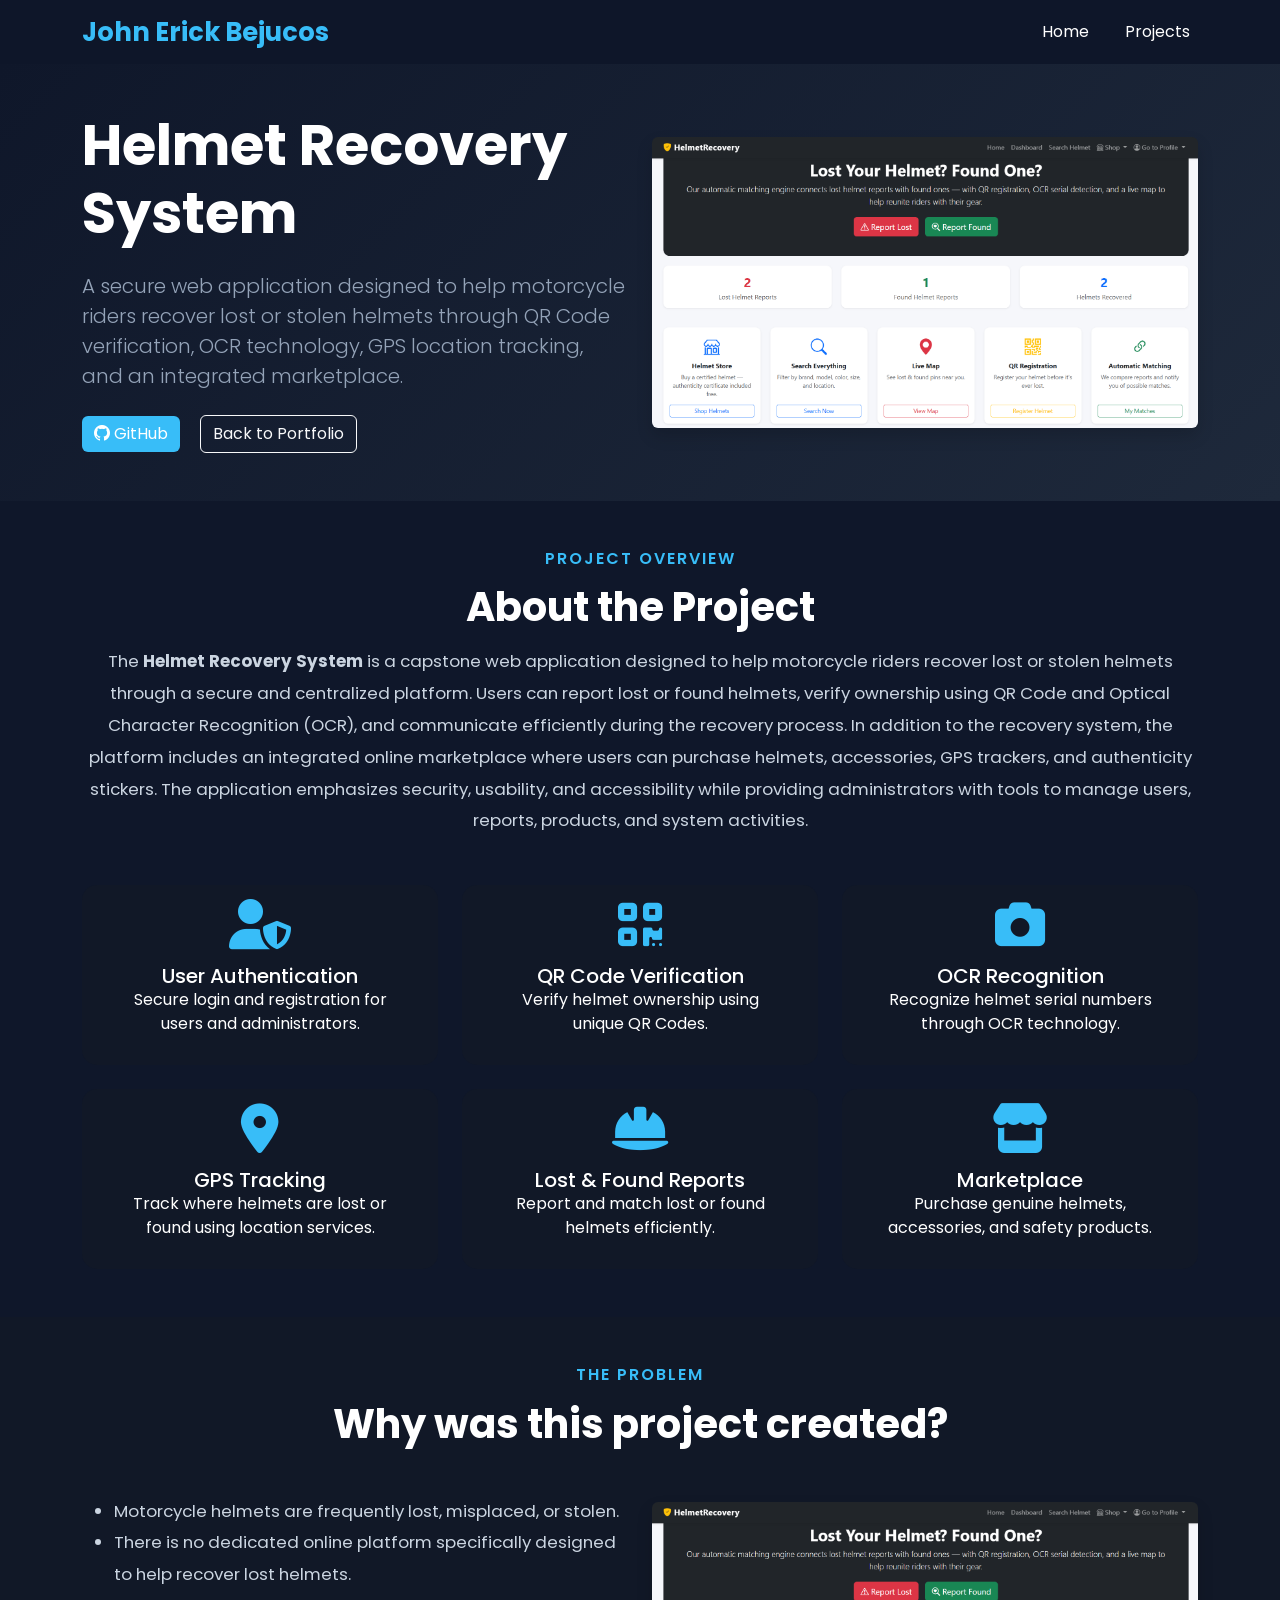
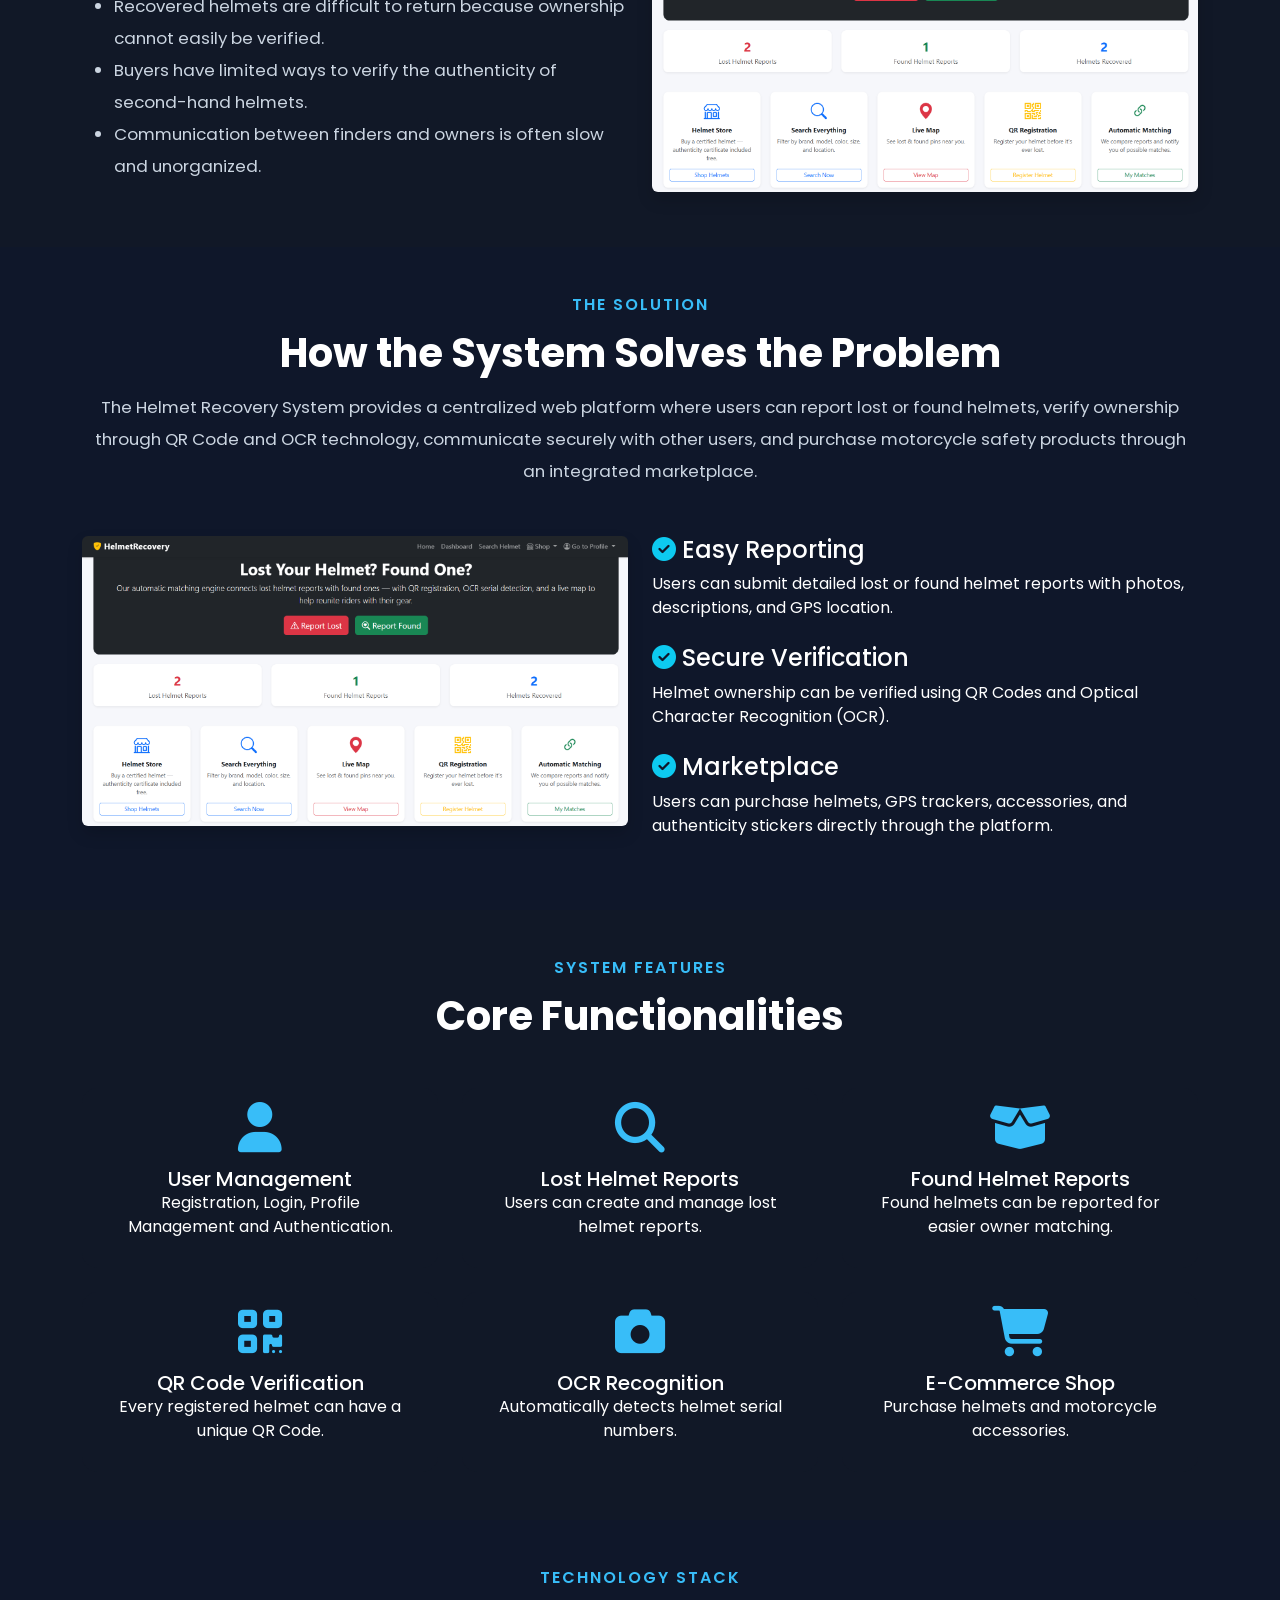
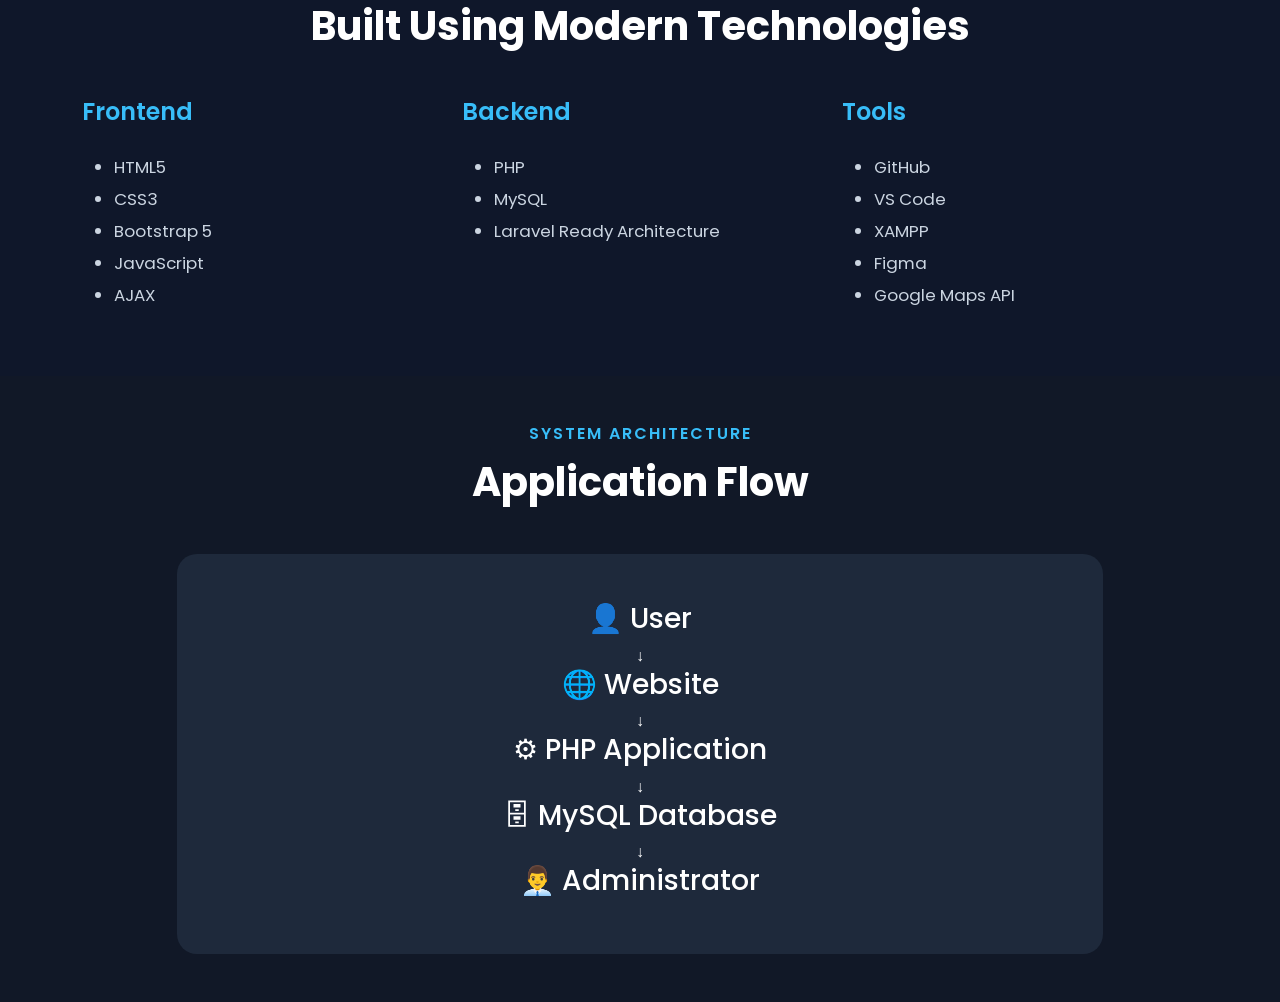
==== pages/helmet-recovery.html @ 4a5ebb1c "update portfolio" ====
<!DOCTYPE html>
<html lang="en">

<head>

    <meta charset="UTF-8">
    <meta name="viewport" content="width=device-width, initial-scale=1.0">

    <title>Helmet Recovery System | John Erick Bejucos</title>

    <!-- Bootstrap -->
    <link href="https://cdn.jsdelivr.net/npm/bootstrap@5.3.7/dist/css/bootstrap.min.css" rel="stylesheet">

    <!-- Bootstrap Icons -->
    <link rel="stylesheet"
        href="https://cdn.jsdelivr.net/npm/bootstrap-icons@1.13.1/font/bootstrap-icons.min.css">

    <!-- Font Awesome -->
    <link rel="stylesheet"
        href="https://cdnjs.cloudflare.com/ajax/libs/font-awesome/6.6.0/css/all.min.css">

    <!-- Google Fonts -->
    <link href="https://fonts.googleapis.com/css2?family=Poppins:wght@300;400;500;600;700&display=swap"
        rel="stylesheet">

    <!-- AOS -->
    <link href="https://unpkg.com/aos@2.3.4/dist/aos.css" rel="stylesheet">

    <!-- Main CSS -->
    <link rel="stylesheet" href="../assets/css/style.css">
    <link rel="stylesheet" href="../assets/css/components.css">
    <link rel="stylesheet" href="../assets/css/animation.css">
    <link rel="stylesheet" href="../assets/css/responsive.css">

</head>

<body>

<!-- =========================
        NAVBAR
========================= -->

<nav class="navbar navbar-expand-lg navbar-dark custom-navbar">

<div class="container">

<a class="navbar-brand fw-bold" href="../index.html">
John Erick Bejucos
</a>

<button class="navbar-toggler"
type="button"
data-bs-toggle="collapse"
data-bs-target="#navbar">

<span class="navbar-toggler-icon"></span>

</button>

<div class="collapse navbar-collapse" id="navbar">

<ul class="navbar-nav ms-auto">

<li class="nav-item">
<a class="nav-link" href="../index.html">Home</a>
</li>

<li class="nav-item">
<a class="nav-link" href="../index.html#projects">Projects</a>
</li>

</ul>

</div>

</div>

</nav>

<!-- =========================
        HERO
========================= -->

<section class="hero py-5">

<div class="container">

<div class="row align-items-center">

<div class="col-lg-6" data-aos="fade-right">

<h1 class="display-4 fw-bold">

Helmet Recovery System

</h1>

<p class="lead mt-4">

A secure web application designed to help motorcycle riders recover lost or stolen helmets through QR Code verification, OCR technology, GPS location tracking, and an integrated marketplace.

</p>

<div class="mt-4">

<a href="https://github.com/Kcishen"
target="_blank"
class="btn btn-primary">

<i class="bi bi-github"></i>

GitHub

</a>

<a href="../index.html"
class="btn btn-outline-light ms-3">

Back to Portfolio

</a>

</div>

</div>

<div class="col-lg-6 text-center" data-aos="fade-left">

<img src="../assets/images/projects/helmet.png"
class="img-fluid rounded shadow"
alt="Helmet Recovery System">

</div>

</div>

</div>

</section>

<!-- =========================
        PROJECT OVERVIEW
========================= -->

<section class="py-5">

<div class="container">

<div class="text-center mb-5" data-aos="fade-up">

<h6 class="section-subtitle">

PROJECT OVERVIEW

</h6>

<h2 class="section-title">

About the Project

</h2>

<p class="about-text">

The <strong>Helmet Recovery System</strong> is a capstone web application designed to help motorcycle riders recover lost or stolen helmets through a secure and centralized platform. Users can report lost or found helmets, verify ownership using QR Code and Optical Character Recognition (OCR), and communicate efficiently during the recovery process.

In addition to the recovery system, the platform includes an integrated online marketplace where users can purchase helmets, accessories, GPS trackers, and authenticity stickers. The application emphasizes security, usability, and accessibility while providing administrators with tools to manage users, reports, products, and system activities.

</p>

</div>

<div class="row g-4">

<div class="col-md-4" data-aos="zoom-in">

<div class="skill-card">

<i class="fas fa-user-shield"></i>

<h5>User Authentication</h5>

<p>
Secure login and registration for users and administrators.
</p>

</div>

</div>

<div class="col-md-4" data-aos="zoom-in" data-aos-delay="100">

<div class="skill-card">

<i class="fas fa-qrcode"></i>

<h5>QR Code Verification</h5>

<p>
Verify helmet ownership using unique QR Codes.
</p>

</div>

</div>

<div class="col-md-4" data-aos="zoom-in" data-aos-delay="200">

<div class="skill-card">

<i class="fas fa-camera"></i>

<h5>OCR Recognition</h5>

<p>
Recognize helmet serial numbers through OCR technology.
</p>

</div>

</div>

<div class="col-md-4" data-aos="zoom-in">

<div class="skill-card">

<i class="fas fa-map-marker-alt"></i>

<h5>GPS Tracking</h5>

<p>
Track where helmets are lost or found using location services.
</p>

</div>

</div>

<div class="col-md-4" data-aos="zoom-in" data-aos-delay="100">

<div class="skill-card">

<i class="fas fa-helmet-safety"></i>

<h5>Lost & Found Reports</h5>

<p>
Report and match lost or found helmets efficiently.
</p>

</div>

</div>

<div class="col-md-4" data-aos="zoom-in" data-aos-delay="200">

<div class="skill-card">

<i class="fas fa-store"></i>

<h5>Marketplace</h5>

<p>
Purchase genuine helmets, accessories, and safety products.
</p>

</div>

</div>

</div>

</div>

</section>

<!-- =========================
        THE PROBLEM
========================= -->

<section class="about-section py-5">

<div class="container">

<div class="text-center mb-5" data-aos="fade-up">

<h6 class="section-subtitle">

THE PROBLEM

</h6>

<h2 class="section-title">

Why was this project created?

</h2>

</div>

<div class="row align-items-center">

<div class="col-lg-6" data-aos="fade-right">

<ul class="about-text">

<li>Motorcycle helmets are frequently lost, misplaced, or stolen.</li>

<li>There is no dedicated online platform specifically designed to help recover lost helmets.</li>

<li>Recovered helmets are difficult to return because ownership cannot easily be verified.</li>

<li>Buyers have limited ways to verify the authenticity of second-hand helmets.</li>

<li>Communication between finders and owners is often slow and unorganized.</li>

</ul>

</div>

<div class="col-lg-6 text-center" data-aos="fade-left">

<img src="../assets/images/projects/helmet.png"
class="img-fluid rounded shadow"
alt="Helmet Recovery System">

</div>

</div>

</div>

</section>

<!--============================
        THE SOLUTION
=============================-->

<section class="py-5">

<div class="container">

<div class="text-center mb-5" data-aos="fade-up">

<h6 class="section-subtitle">

THE SOLUTION

</h6>

<h2 class="section-title">

How the System Solves the Problem

</h2>

<p class="about-text">

The Helmet Recovery System provides a centralized web platform where users can report lost or found helmets, verify ownership through QR Code and OCR technology, communicate securely with other users, and purchase motorcycle safety products through an integrated marketplace.

</p>

</div>

<div class="row g-4">

<div class="col-lg-6" data-aos="fade-right">

<img src="../assets/images/projects/helmet.png"
class="img-fluid rounded shadow">

</div>

<div class="col-lg-6" data-aos="fade-left">

<div class="mb-4">

<h4>

<i class="fas fa-check-circle text-info"></i>

Easy Reporting

</h4>

<p>

Users can submit detailed lost or found helmet reports with photos, descriptions, and GPS location.

</p>

</div>

<div class="mb-4">

<h4>

<i class="fas fa-check-circle text-info"></i>

Secure Verification

</h4>

<p>

Helmet ownership can be verified using QR Codes and Optical Character Recognition (OCR).

</p>

</div>

<div class="mb-4">

<h4>

<i class="fas fa-check-circle text-info"></i>

Marketplace

</h4>

<p>

Users can purchase helmets, GPS trackers, accessories, and authenticity stickers directly through the platform.

</p>

</div>

</div>

</div>

</div>

</section>

<!--============================
        FEATURES
=============================-->

<section class="about-section py-5">

<div class="container">

<div class="text-center mb-5">

<h6 class="section-subtitle">

SYSTEM FEATURES

</h6>

<h2 class="section-title">

Core Functionalities

</h2>

</div>

<div class="row g-4">

<div class="col-md-4">

<div class="skill-card">

<i class="fas fa-user"></i>

<h5>User Management</h5>

<p>

Registration, Login, Profile Management and Authentication.

</p>

</div>

</div>

<div class="col-md-4">

<div class="skill-card">

<i class="fas fa-search"></i>

<h5>Lost Helmet Reports</h5>

<p>

Users can create and manage lost helmet reports.

</p>

</div>

</div>

<div class="col-md-4">

<div class="skill-card">

<i class="fas fa-box-open"></i>

<h5>Found Helmet Reports</h5>

<p>

Found helmets can be reported for easier owner matching.

</p>

</div>

</div>

<div class="col-md-4">

<div class="skill-card">

<i class="fas fa-qrcode"></i>

<h5>QR Code Verification</h5>

<p>

Every registered helmet can have a unique QR Code.

</p>

</div>

</div>

<div class="col-md-4">

<div class="skill-card">

<i class="fas fa-camera"></i>

<h5>OCR Recognition</h5>

<p>

Automatically detects helmet serial numbers.

</p>

</div>

</div>

<div class="col-md-4">

<div class="skill-card">

<i class="fas fa-shopping-cart"></i>

<h5>E-Commerce Shop</h5>

<p>

Purchase helmets and motorcycle accessories.

</p>

</div>

</div>

</div>

</div>

</section>

<!--============================
        TECHNOLOGY STACK
=============================-->

<section class="py-5">

<div class="container">

<div class="text-center mb-5">

<h6 class="section-subtitle">

TECHNOLOGY STACK

</h6>

<h2 class="section-title">

Built Using Modern Technologies

</h2>

</div>

<div class="row">

<div class="col-lg-4">

<h4 class="skill-category">

Frontend

</h4>

<ul class="about-text">

<li>HTML5</li>

<li>CSS3</li>

<li>Bootstrap 5</li>

<li>JavaScript</li>

<li>AJAX</li>

</ul>

</div>

<div class="col-lg-4">

<h4 class="skill-category">

Backend

</h4>

<ul class="about-text">

<li>PHP</li>

<li>MySQL</li>

<li>Laravel Ready Architecture</li>

</ul>

</div>

<div class="col-lg-4">

<h4 class="skill-category">

Tools

</h4>

<ul class="about-text">

<li>GitHub</li>

<li>VS Code</li>

<li>XAMPP</li>

<li>Figma</li>

<li>Google Maps API</li>

</ul>

</div>

</div>

</div>

</section>

<!--============================
    SYSTEM ARCHITECTURE
=============================-->

<section class="about-section py-5">

<div class="container">

<div class="text-center mb-5">

<h6 class="section-subtitle">

SYSTEM ARCHITECTURE

</h6>

<h2 class="section-title">

Application Flow

</h2>

</div>

<div class="row justify-content-center">

<div class="col-lg-10">

<div class="project-card p-5">

<div class="text-center">

<h3>

👤 User

</h3>

↓

<h3>

🌐 Website

</h3>

↓

<h3>

⚙ PHP Application

</h3>

↓

<h3>

🗄 MySQL Database

</h3>

↓

<h3>

👨‍💼 Administrator

</h3>

</div>

</div>

</div>

</div>

</div>

</section>



<!-- Bootstrap -->
<script src="https://cdn.jsdelivr.net/npm/bootstrap@5.3.7/dist/js/bootstrap.bundle.min.js"></script>

<!-- AOS -->
<script src="https://unpkg.com/aos@2.3.4/dist/aos.js"></script>

<script>
AOS.init({
    duration: 1000,
    once: true
});
</script>

</body>
</html>
---- assets/css/style.css ----
/* ==========================
   GLOBAL / BASE STYLES
========================== */

* {
    margin: 0;
    padding: 0;
    box-sizing: border-box;
}

body {
    font-family: 'Poppins', sans-serif;
    background: #0f172a;
    color: white;
}

html {
    scroll-behavior: smooth;
}
---- assets/css/components.css ----
/* ==========================
   NAVBAR
========================== */

.custom-navbar {
    background: rgba(15, 23, 42, .85);
    backdrop-filter: blur(12px);
}

.navbar-brand {
    color: #38bdf8 !important;
    font-size: 1.6rem;
}

.nav-link {
    color: white !important;
    margin-left: 20px;
    transition: .3s;
}

.nav-link:hover {
    color: #38bdf8 !important;
}

/* ==========================
   HERO SECTION
========================== */

.hero {
    background: linear-gradient(135deg, #0f172a, #1e293b);
    overflow: hidden;
}

.hero span {
    color: #38bdf8;
}

.hello {
    color: #38bdf8;
    font-weight: 600;
}

.typing {
    color: #cbd5e1;
    margin-top: 15px;
}

.lead {
    color: #94a3b8;
    max-width: 550px;
}

.btn-primary {
    background: #38bdf8;
    border: none;
}

.btn-primary:hover {
    background: #0ea5e9;
}

.hero-image {
    width: 380px;
    /* float animation lives in animation.css */
}

#typing {
    color: #38bdf8;
    font-weight: 600;
}

.social-icons {
    display: flex;
    gap: 20px;
}

.social-icons a {
    width: 55px;
    height: 55px;
    display: flex;
    justify-content: center;
    align-items: center;
    border-radius: 50%;
    background: #1e293b;
    color: #38bdf8;
    font-size: 24px;
    transition: .3s;
}

.social-icons a:hover {
    transform: translateY(-8px);
    background: #38bdf8;
    color: white;
}

.stats {
    display: flex;
    gap: 50px;
    margin-top: 50px;
}

.stat h2 {
    color: #38BDF8;
    font-size: 42px;
}

.stat span {
    color: #CBD5E1;
}

.scroll-indicator {
    position: absolute;
    bottom: 30px;
    left: 50%;
    transform: translateX(-50%);
    text-align: center;
    /* bounce animation lives in animation.css */
}

#particles-js {
    position: fixed;
    width: 100%;
    height: 100%;
    top: 0;
    left: 0;
    z-index: -1;
    background: #0B1120;
}

/* ==========================
   ABOUT SECTION
========================== */

.about-section {
    background: #111827;
    padding: 100px 0;
}

.about-image {
    width: 380px;
    border-radius: 20px;
    box-shadow: 0 20px 40px rgba(0, 0, 0, .4);
    transition: .4s;
}

.about-image:hover {
    transform: translateY(-10px);
}

.section-subtitle {
    color: #38BDF8;
    font-weight: 600;
    letter-spacing: 2px;
}

.section-title {
    font-size: 2.5rem;
    font-weight: 700;
    margin: 15px 0;
}

.about-text {
    color: #CBD5E1;
    line-height: 1.9;
    font-size: 1.05rem;
}

/* ==========================
   SKILLS SECTION
========================== */

.skills-section {
    background: #0B1120;
    padding: 100px 0;
}

.skill-category {
    color: #38BDF8;
    margin-bottom: 25px;
    font-weight: 600;
}

.skill-card {
    background: #111827;
    border-radius: 15px;
    padding: 35px;
    text-align: center;
    transition: .35s;
    border: 1px solid transparent;
    height: 180px;
    display: flex;
    flex-direction: column;
    justify-content: center;
}

.skill-card:hover {
    transform: translateY(-10px);
    border-color: #38BDF8;
    box-shadow: 0 20px 35px rgba(56, 189, 248, .25);
}

.skill-card i {
    font-size: 50px;
    color: #38BDF8;
    margin-bottom: 15px;
}

.skill-card h5 {
    color: white;
    margin: 0;
}

/* ==========================
   PROJECTS SECTION
========================== */

.projects-section {
    padding: 100px 0;
    background: #111827;
}

.project-card {
    background: #1E293B;
    border-radius: 20px;
    overflow: hidden;
    transition: .35s;
    height: 100%;
}

.project-card:hover {
    transform: translateY(-10px);
    box-shadow: 0 20px 40px rgba(56, 189, 248, .25);
}

.project-image {
    width: 100%;
    height: 220px;
    object-fit: cover;
}

.project-content {
    padding: 25px;
}

.project-content h3 {
    color: white;
    margin-bottom: 15px;
}

.project-content p {
    color: #CBD5E1;
    line-height: 1.7;
}

.tech-stack {
    display: flex;
    flex-wrap: wrap;
    gap: 10px;
    margin: 20px 0;
}

.tech-stack span {
    background: #38BDF8;
    color: white;
    padding: 6px 12px;
    border-radius: 30px;
    font-size: 14px;
}

.project-buttons {
    display: flex;
    gap: 15px;
    margin-top: 20px;
}
---- assets/css/animation.css ----
/* ==========================
   ANIMATIONS
========================== */

.hero-image {
    animation: float 4s ease-in-out infinite;
}

@keyframes float {
    0% {
        transform: translateY(0);
    }

    50% {
        transform: translateY(-20px);
    }

    100% {
        transform: translateY(0);
    }
}

.scroll-indicator {
    animation: bounce 2s infinite;
}

@keyframes bounce {

    0%,
    100% {
        transform: translate(-50%, 0);
    }

    50% {
        transform: translate(-50%, -15px);
    }
}
---- assets/css/responsive.css ----
/* ==========================
   RESPONSIVE / MEDIA QUERIES
   NOTE: original code had no media queries.
   These are conservative additions to keep things
   from looking broken on smaller screens - adjust freely.
========================== */

@media (max-width: 991px) {
    .hero-image {
        width: 280px;
        margin-top: 40px;
    }

    .about-image {
        width: 280px;
    }

    .stats {
        flex-wrap: wrap;
        gap: 30px;
    }
}

@media (max-width: 576px) {
    .section-title {
        font-size: 1.9rem;
    }

    .stats {
        gap: 20px;
    }

    .stat h2 {
        font-size: 32px;
    }
}
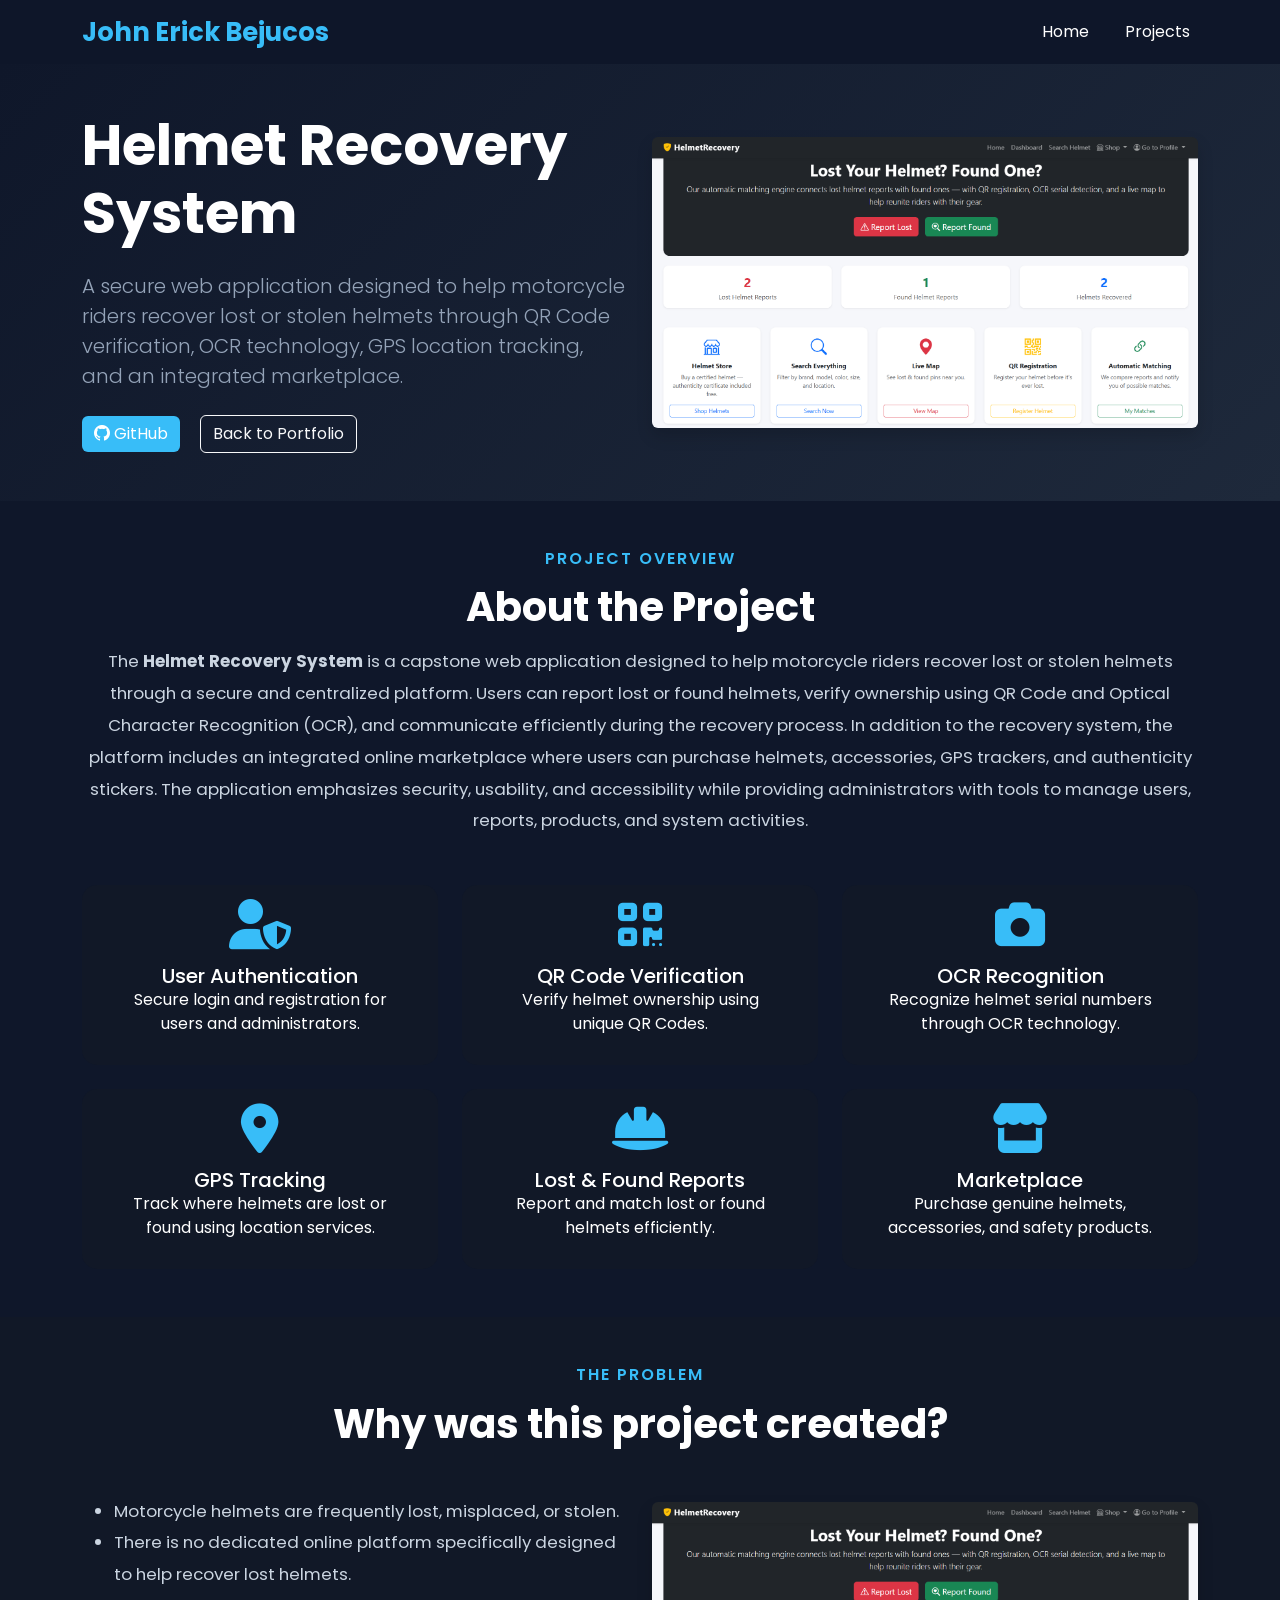
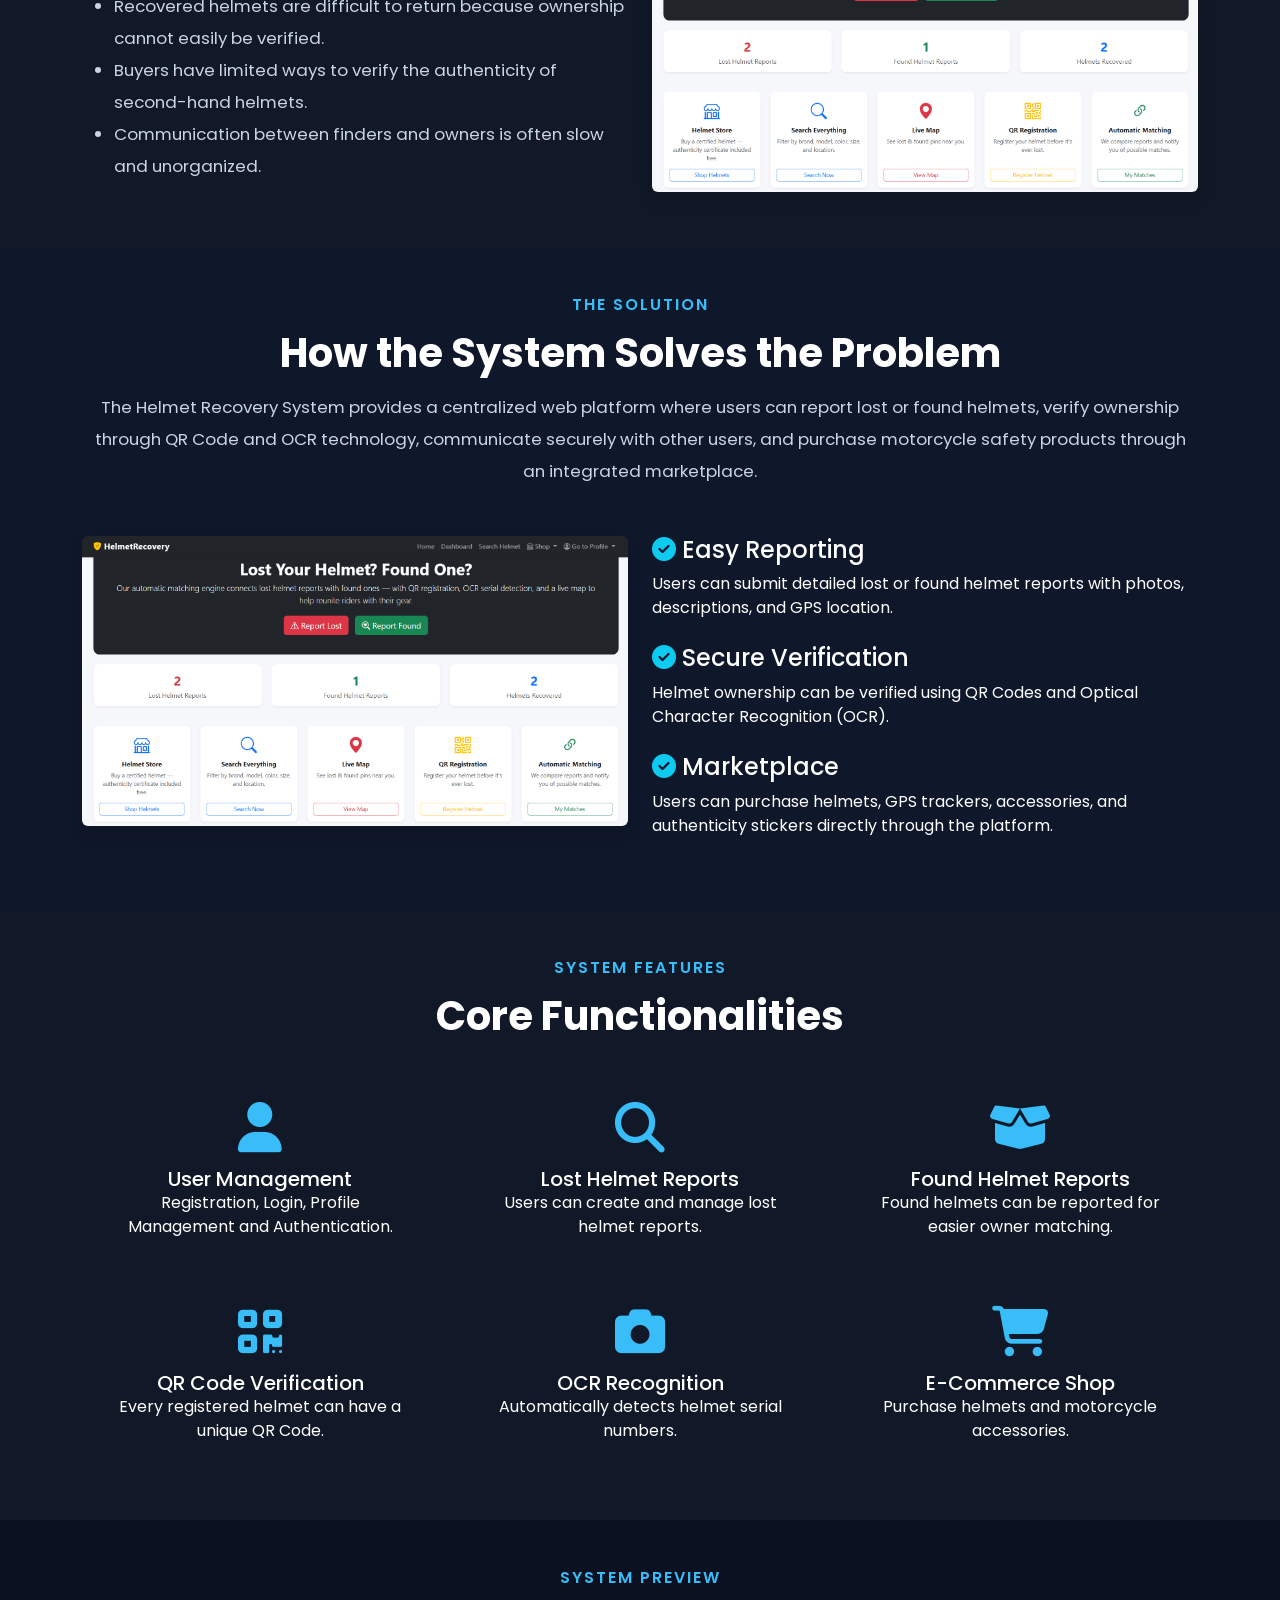
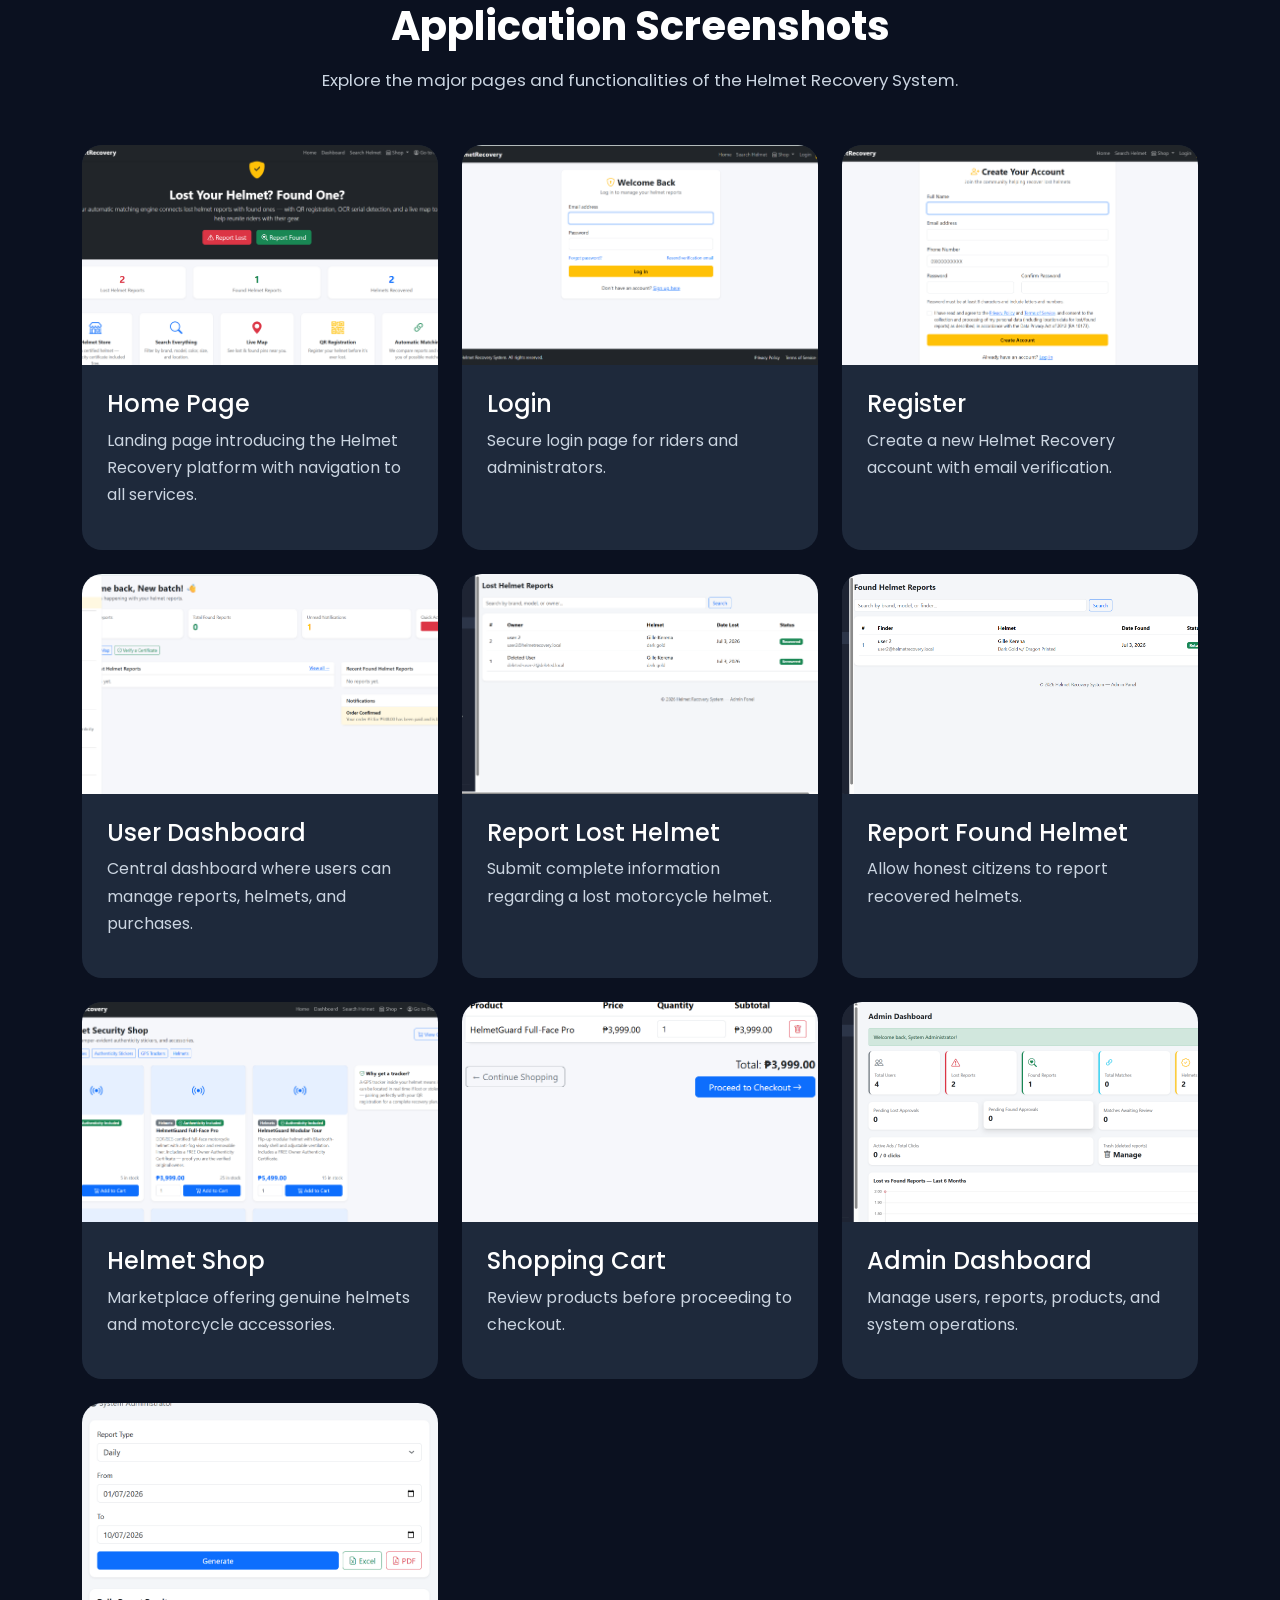
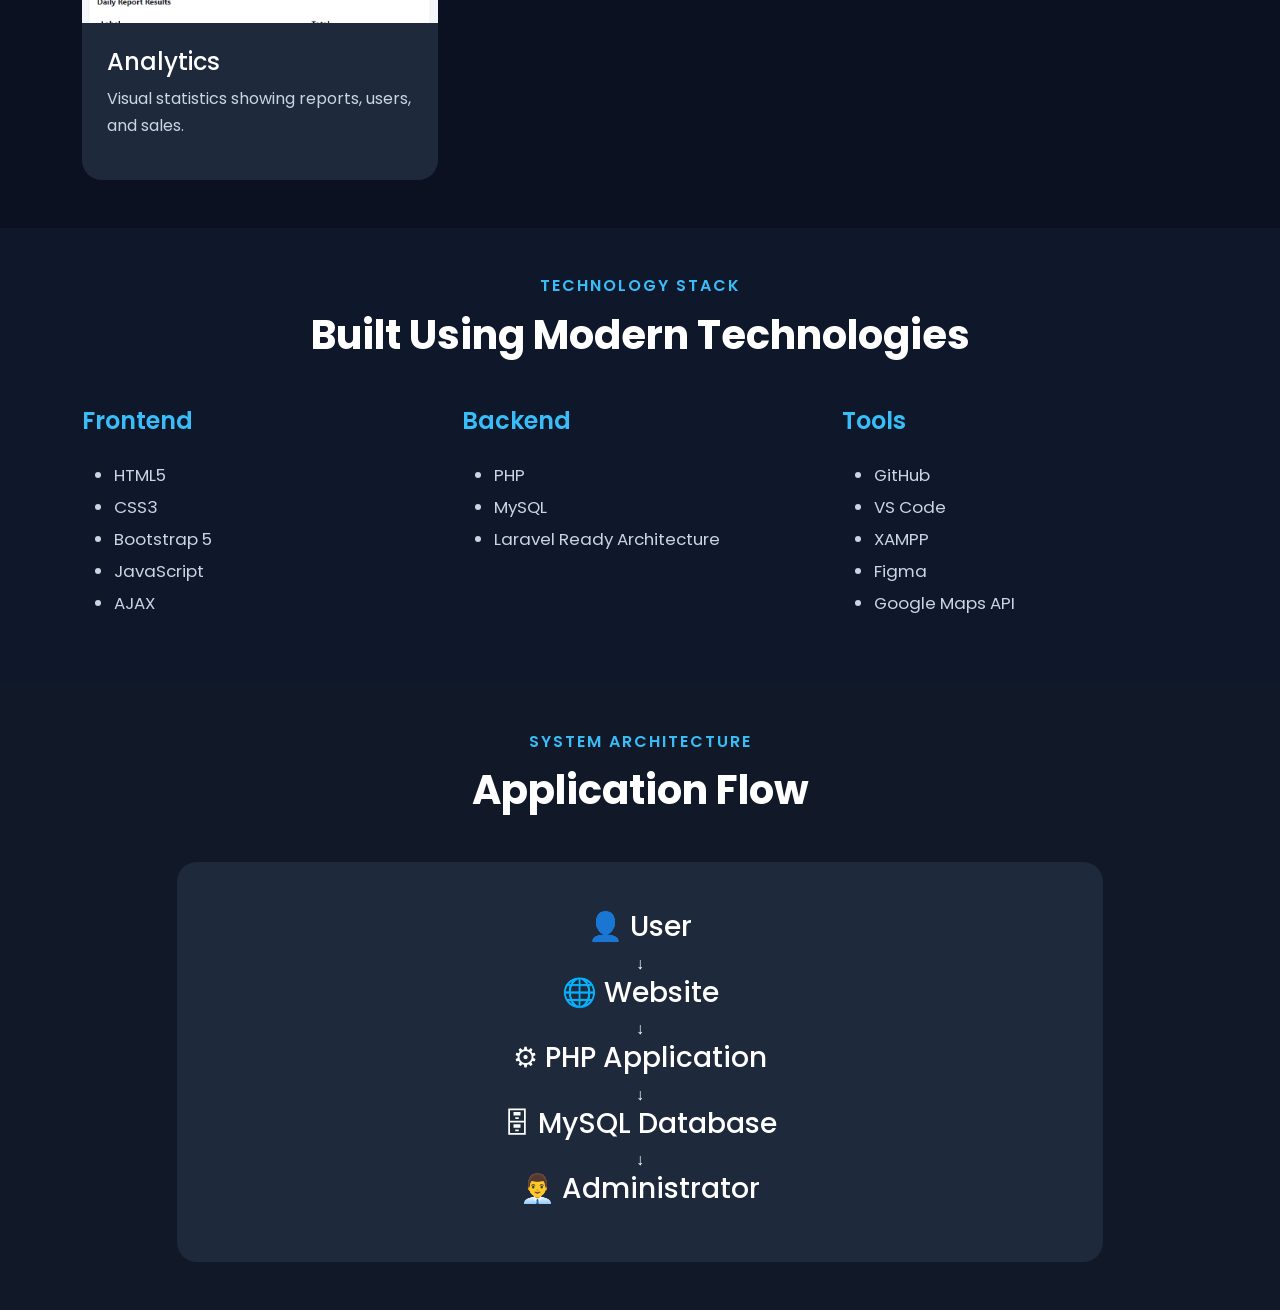
==== commit c90eac7d: "update portfolio" ====
--- a/pages/helmet-recovery.html
+++ b/pages/helmet-recovery.html
@@ -575,6 +575,248 @@
 
 </section>
 
+
+<!--============================
+        SYSTEM SCREENSHOTS
+=============================-->
+
+<section class="screenshots-section py-5">
+
+<div class="container">
+
+<div class="text-center mb-5">
+
+<h6 class="section-subtitle">
+SYSTEM PREVIEW
+</h6>
+
+<h2 class="section-title">
+Application Screenshots
+</h2>
+
+<p class="about-text">
+
+Explore the major pages and functionalities of the Helmet Recovery System.
+
+</p>
+
+</div>
+
+<div class="row g-4">
+
+<div class="col-lg-4 col-md-6">
+
+<div class="project-card">
+
+<img src="../assets/images/projects/helmet/homepage.png"
+class="project-image">
+
+<div class="project-content">
+
+<h4>Home Page</h4>
+
+<p>
+Landing page introducing the Helmet Recovery platform with navigation to all services.
+</p>
+
+</div>
+
+</div>
+
+</div>
+
+<div class="col-lg-4 col-md-6">
+
+<div class="project-card">
+
+<img src="../assets/images/projects/helmet/login.png"
+class="project-image">
+
+<div class="project-content">
+
+<h4>Login</h4>
+
+<p>
+Secure login page for riders and administrators.
+</p>
+
+</div>
+
+</div>
+
+</div>
+
+<div class="col-lg-4 col-md-6">
+
+<div class="project-card">
+
+<img src="../assets/images/projects/helmet/register.png"
+class="project-image">
+
+<div class="project-content">
+
+<h4>Register</h4>
+
+<p>
+Create a new Helmet Recovery account with email verification.
+</p>
+
+</div>
+
+</div>
+
+</div>
+<div class="col-lg-4 col-md-6">
+
+<div class="project-card">
+
+<img src="../assets/images/projects/helmet/dashboard.png"
+class="project-image">
+
+<div class="project-content">
+
+<h4>User Dashboard</h4>
+
+<p>
+Central dashboard where users can manage reports, helmets, and purchases.
+</p>
+
+</div>
+
+</div>
+
+</div>
+<div class="col-lg-4 col-md-6">
+
+<div class="project-card">
+
+<img src="../assets/images/projects/helmet/report-lost.png"
+class="project-image">
+
+<div class="project-content">
+
+<h4>Report Lost Helmet</h4>
+
+<p>
+Submit complete information regarding a lost motorcycle helmet.
+</p>
+
+</div>
+
+</div>
+
+</div>
+
+<div class="col-lg-4 col-md-6">
+
+<div class="project-card">
+
+<img src="../assets/images/projects/helmet/report-found.png"
+class="project-image">
+
+<div class="project-content">
+
+<h4>Report Found Helmet</h4>
+
+<p>
+Allow honest citizens to report recovered helmets.
+</p>
+
+</div>
+
+</div>
+
+</div>
+
+<div class="col-lg-4 col-md-6">
+
+<div class="project-card">
+
+<img src="../assets/images/projects/helmet/shop.png"
+class="project-image">
+
+<div class="project-content">
+
+<h4>Helmet Shop</h4>
+
+<p>
+Marketplace offering genuine helmets and motorcycle accessories.
+</p>
+
+</div>
+
+</div>
+
+</div>
+
+<div class="col-lg-4 col-md-6">
+
+<div class="project-card">
+
+<img src="../assets/images/projects/helmet/cart.png"
+class="project-image">
+
+<div class="project-content">
+
+<h4>Shopping Cart</h4>
+
+<p>
+Review products before proceeding to checkout.
+</p>
+
+</div>
+
+</div>
+
+</div>
+
+<div class="col-lg-4 col-md-6">
+
+<div class="project-card">
+
+<img src="../assets/images/projects/helmet/admin.png"
+class="project-image">
+
+<div class="project-content">
+
+<h4>Admin Dashboard</h4>
+
+<p>
+Manage users, reports, products, and system operations.
+</p>
+
+</div>
+
+</div>
+
+</div>
+
+<div class="col-lg-4 col-md-6">
+
+<div class="project-card">
+
+<img src="../assets/images/projects/helmet/analytics.png"
+class="project-image">
+
+<div class="project-content">
+
+<h4>Analytics</h4>
+
+<p>
+Visual statistics showing reports, users, and sales.
+</p>
+
+</div>
+
+</div>
+
+</div>
+
+</div>
+
+</div>
+
+</section>
 <!--============================
         TECHNOLOGY STACK
 =============================-->
--- a/assets/css/components.css
+++ b/assets/css/components.css
@@ -272,3 +272,57 @@
     gap: 15px;
     margin-top: 20px;
 }
+
+/*==============================
+    SYSTEM SCREENSHOTS
+==============================*/
+
+.screenshots-section{
+
+    background:#0B1120;
+    padding:100px 0;
+
+}
+
+.screenshot-card{
+
+    background:#111827;
+    border-radius:18px;
+    overflow:hidden;
+    transition:.35s;
+
+}
+
+.screenshot-card:hover{
+
+    transform:translateY(-10px);
+
+    box-shadow:0 20px 35px rgba(56,189,248,.25);
+
+}
+
+.screenshot-card img{
+
+    width:100%;
+    height:220px;
+    object-fit:cover;
+
+}
+
+.screenshot-content{
+
+    padding:20px;
+
+}
+
+.screenshot-content h4{
+
+    color:white;
+
+}
+
+.screenshot-content p{
+
+    color:#CBD5E1;
+
+}
--- a/assets/css/animation.css
+++ b/assets/css/animation.css
@@ -35,3 +35,27 @@
         transform: translate(-50%, -15px);
     }
 }
+.fade-up{
+
+animation:fadeUp .8s ease;
+
+}
+
+@keyframes fadeUp{
+
+from{
+
+opacity:0;
+transform:translateY(40px);
+
+}
+
+to{
+
+opacity:1;
+transform:translateY(0);
+
+}
+
+}
+
--- a/assets/css/responsive.css
+++ b/assets/css/responsive.css
@@ -34,3 +34,18 @@
         font-size: 32px;
     }
 }
+@media (max-width:768px){
+
+.hero-image{
+
+width:250px;
+
+}
+
+.project-image{
+
+height:180px;
+
+}
+
+}
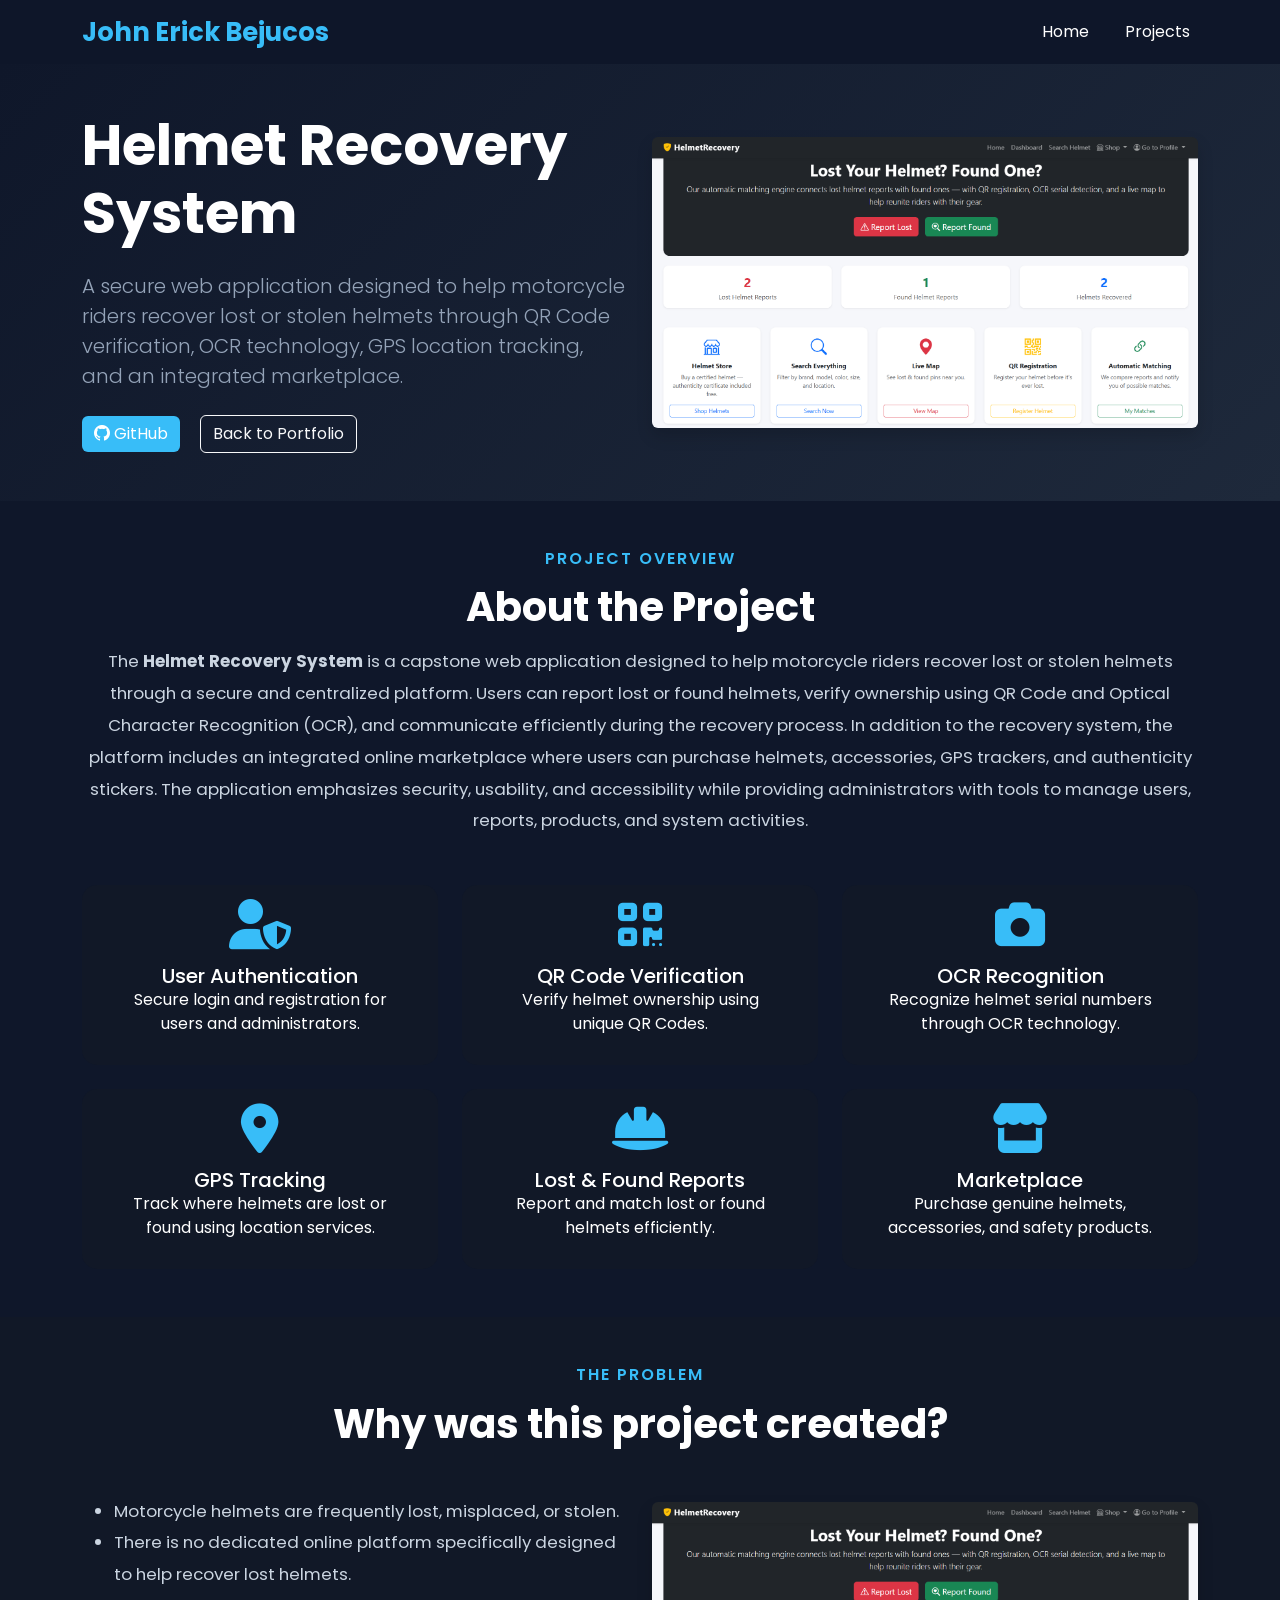
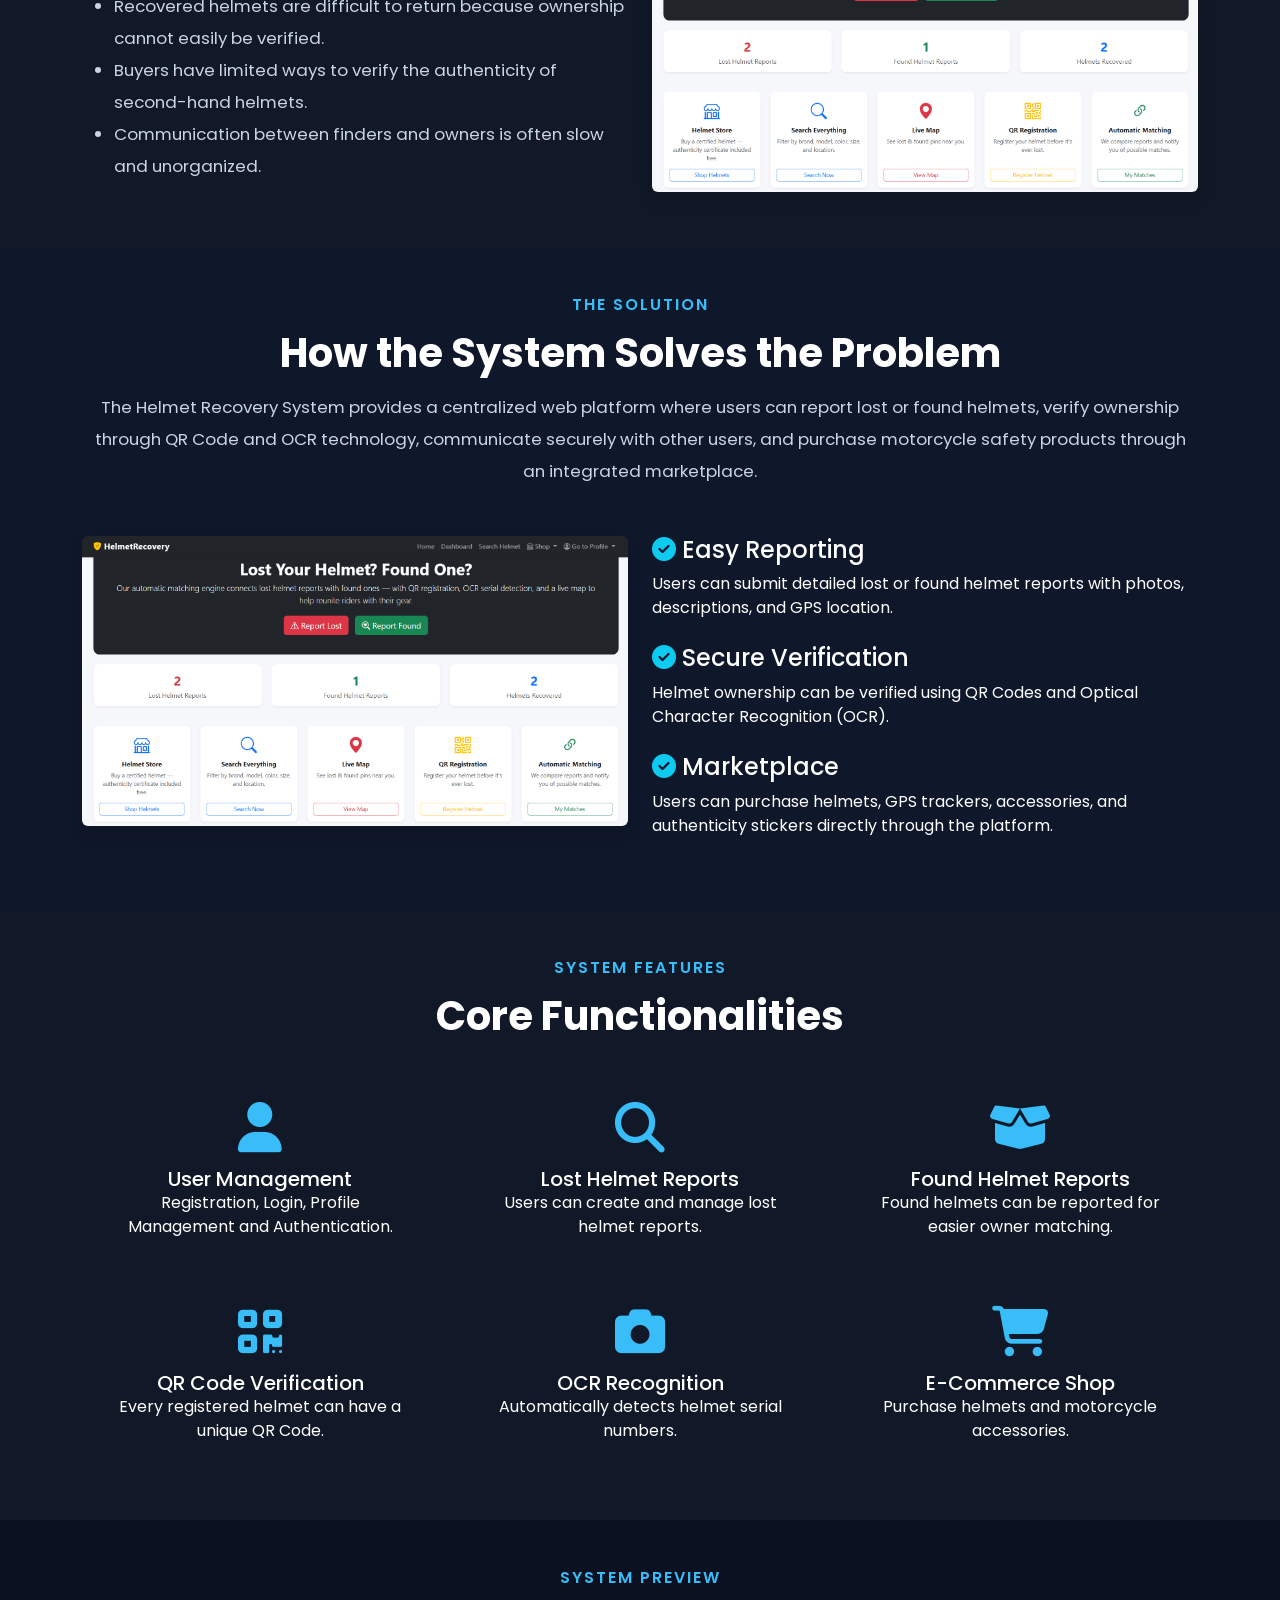
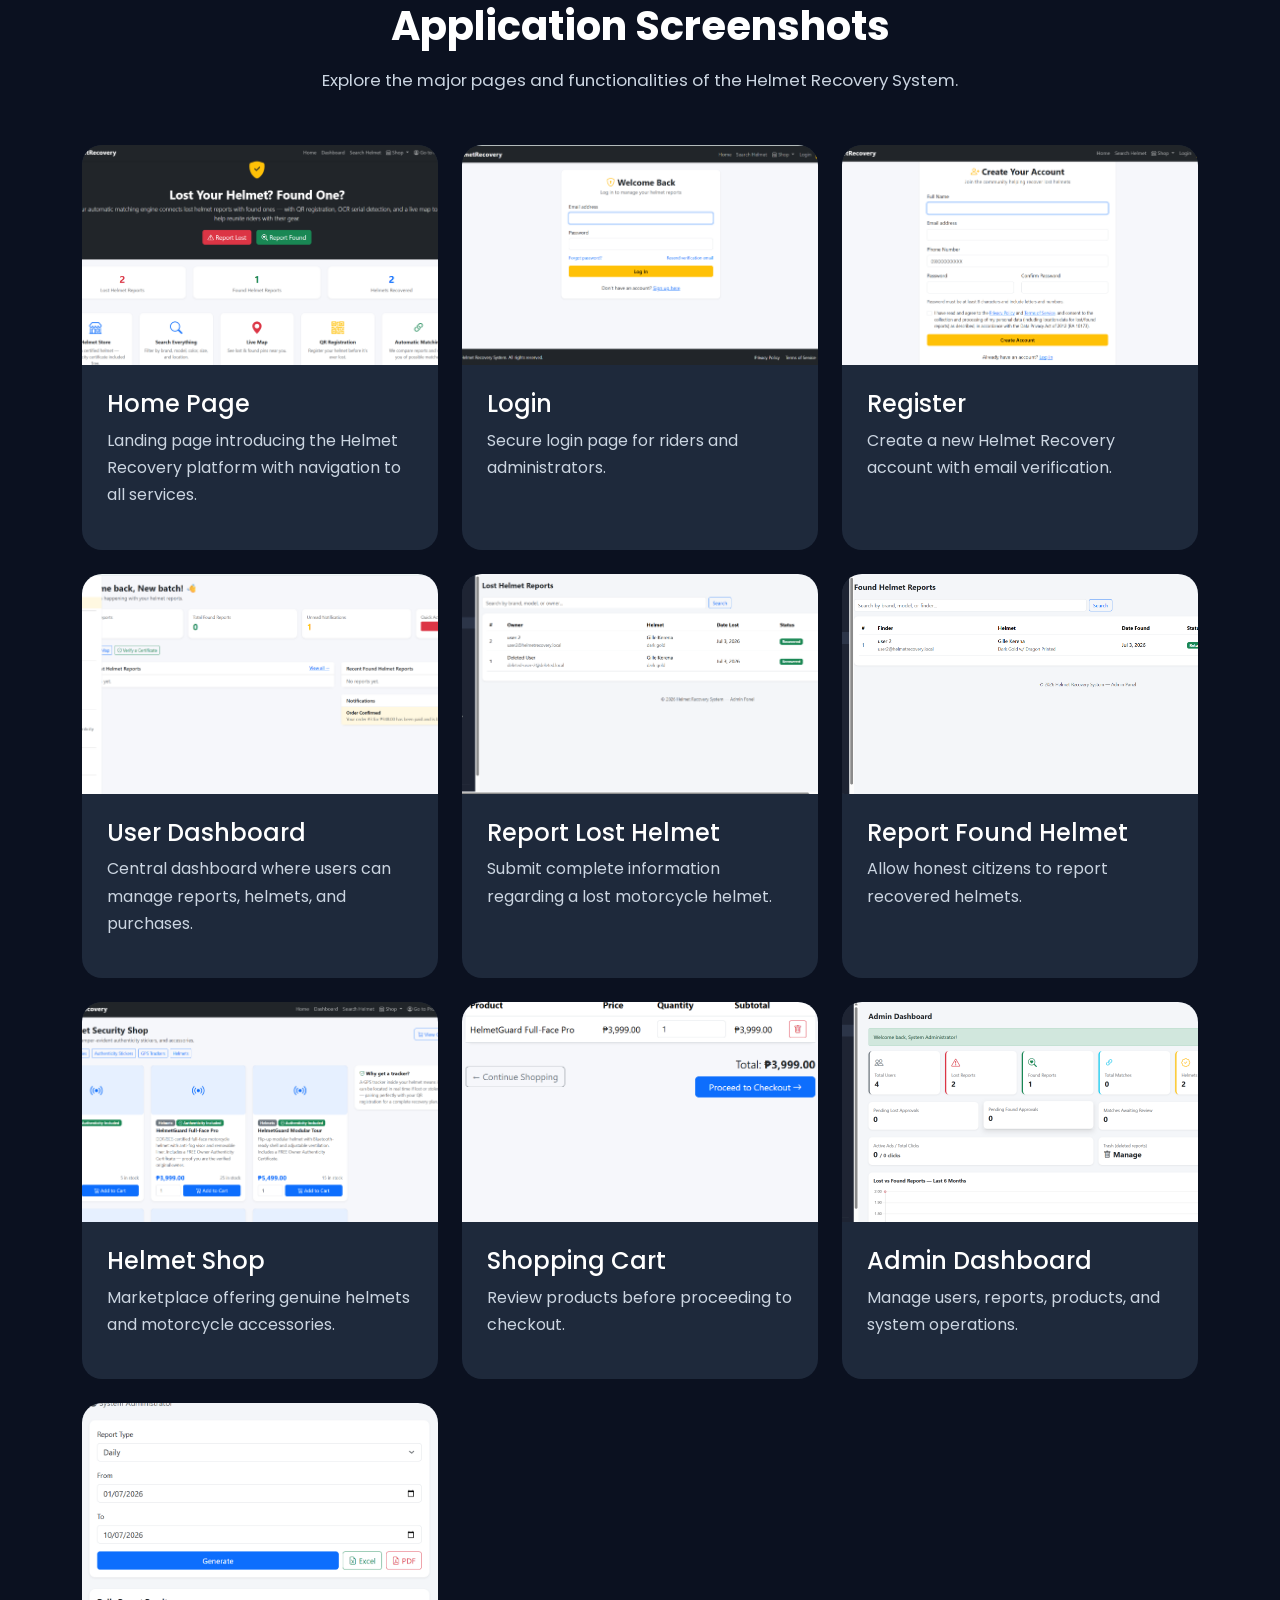
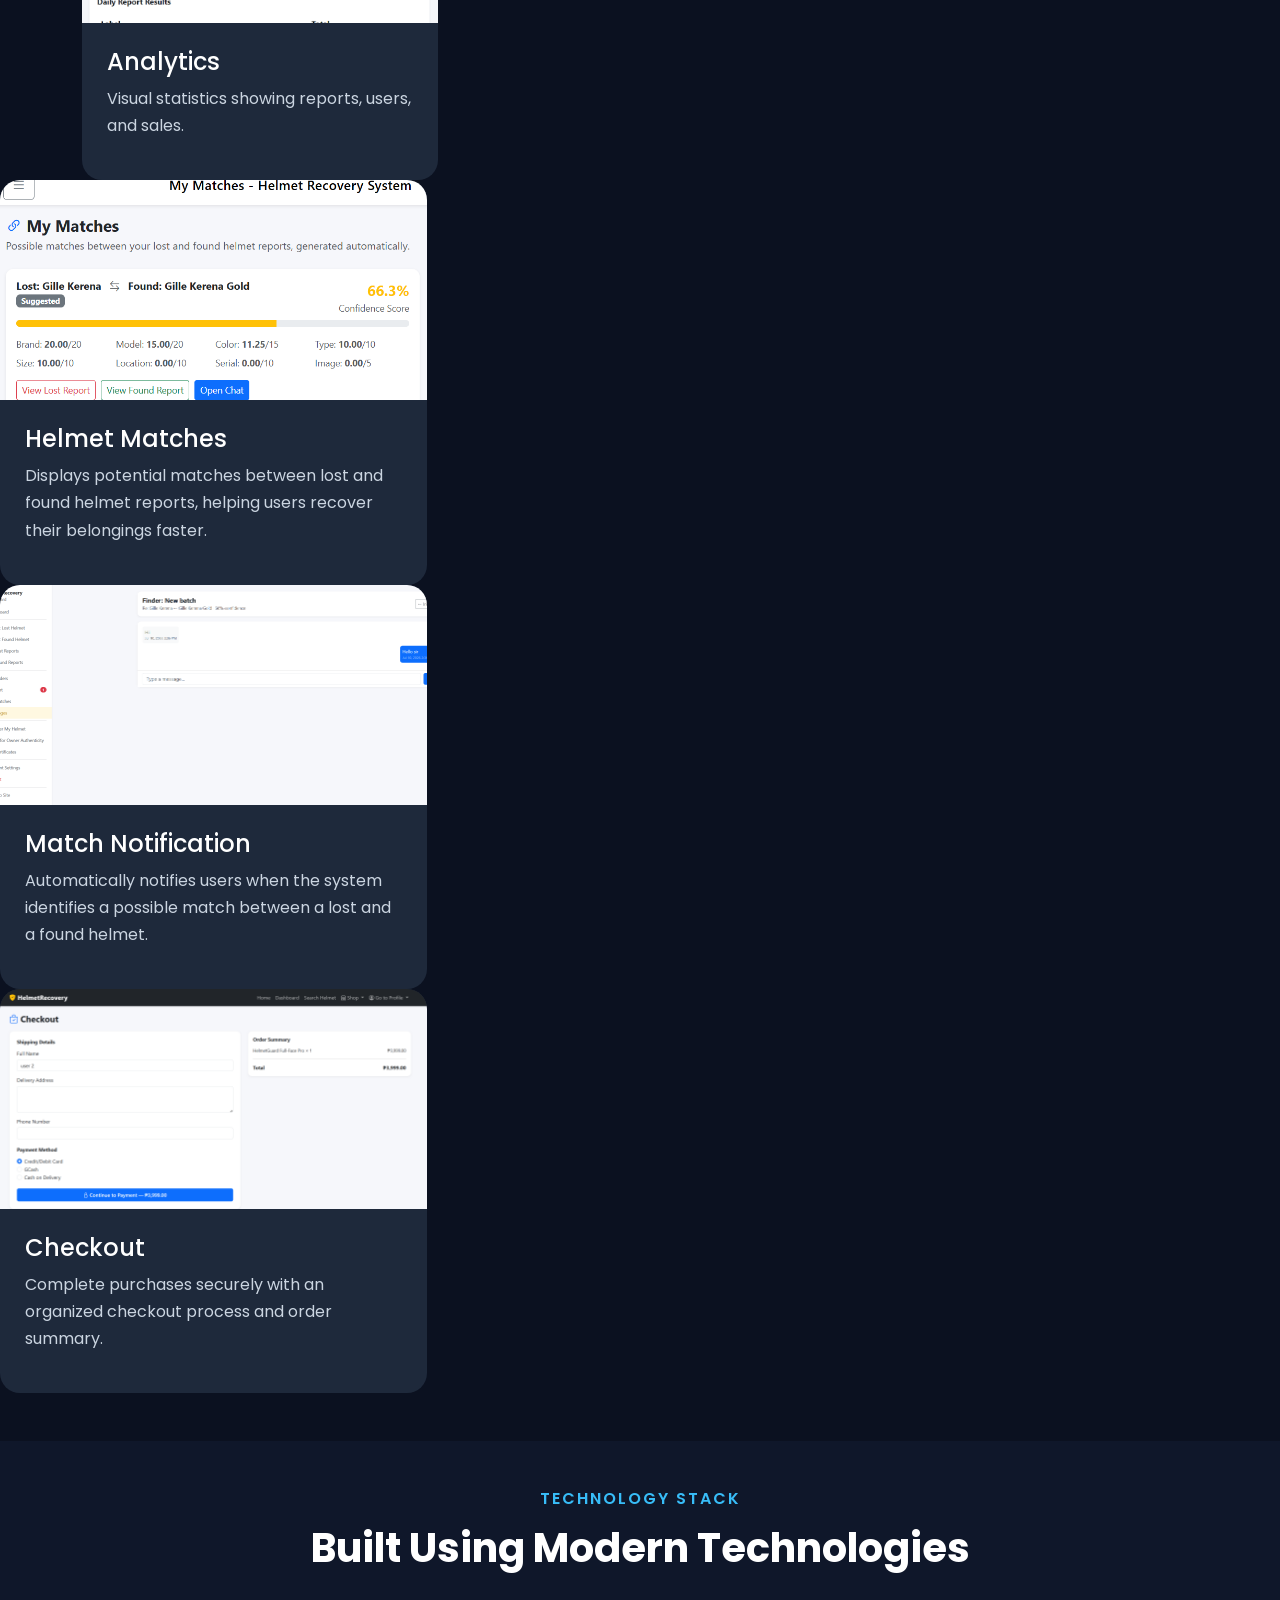
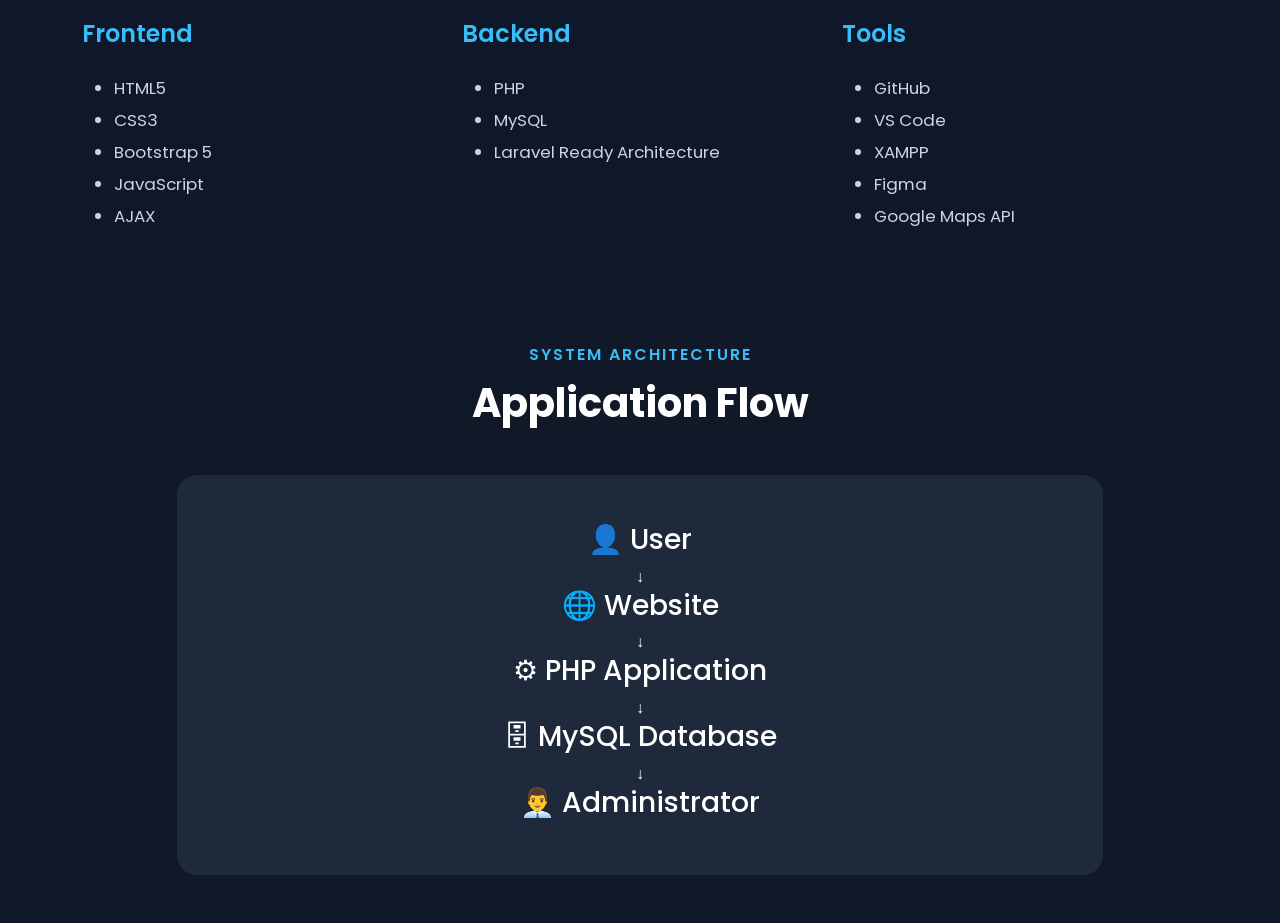
==== commit 3b8e5897: "Add helmet recovery page updates and case study assets" ====
--- a/pages/helmet-recovery.html
+++ b/pages/helmet-recovery.html
@@ -813,6 +813,71 @@
 </div>
 
 </div>
+
+</div>
+
+<div class="col-lg-4 col-md-6">
+
+    <div class="project-card">
+
+        <img src="../assets/images/projects/helmet/matches.png"
+             class="project-image"
+             alt="Helmet Matches">
+
+        <div class="project-content">
+
+            <h4>Helmet Matches</h4>
+
+            <p>
+                Displays potential matches between lost and found helmet reports, helping users recover their belongings faster.
+            </p>
+
+        </div>
+
+    </div>
+
+</div>
+
+<div class="col-lg-4 col-md-6">
+
+    <div class="project-card">
+
+        <img src="../assets/images/projects/helmet/matchmessage.png"
+             class="project-image"
+             alt="Match Notification">
+
+        <div class="project-content">
+
+            <h4>Match Notification</h4>
+
+            <p>
+                Automatically notifies users when the system identifies a possible match between a lost and a found helmet.
+            </p>
+
+        </div>
+
+    </div>
+
+</div>
+<div class="col-lg-4 col-md-6">
+
+    <div class="project-card">
+
+        <img src="../assets/images/projects/helmet/checkout.png"
+             class="project-image"
+             alt="Checkout">
+
+        <div class="project-content">
+
+            <h4>Checkout</h4>
+
+            <p>
+                Complete purchases securely with an organized checkout process and order summary.
+            </p>
+
+        </div>
+
+    </div>
 
 </div>
 
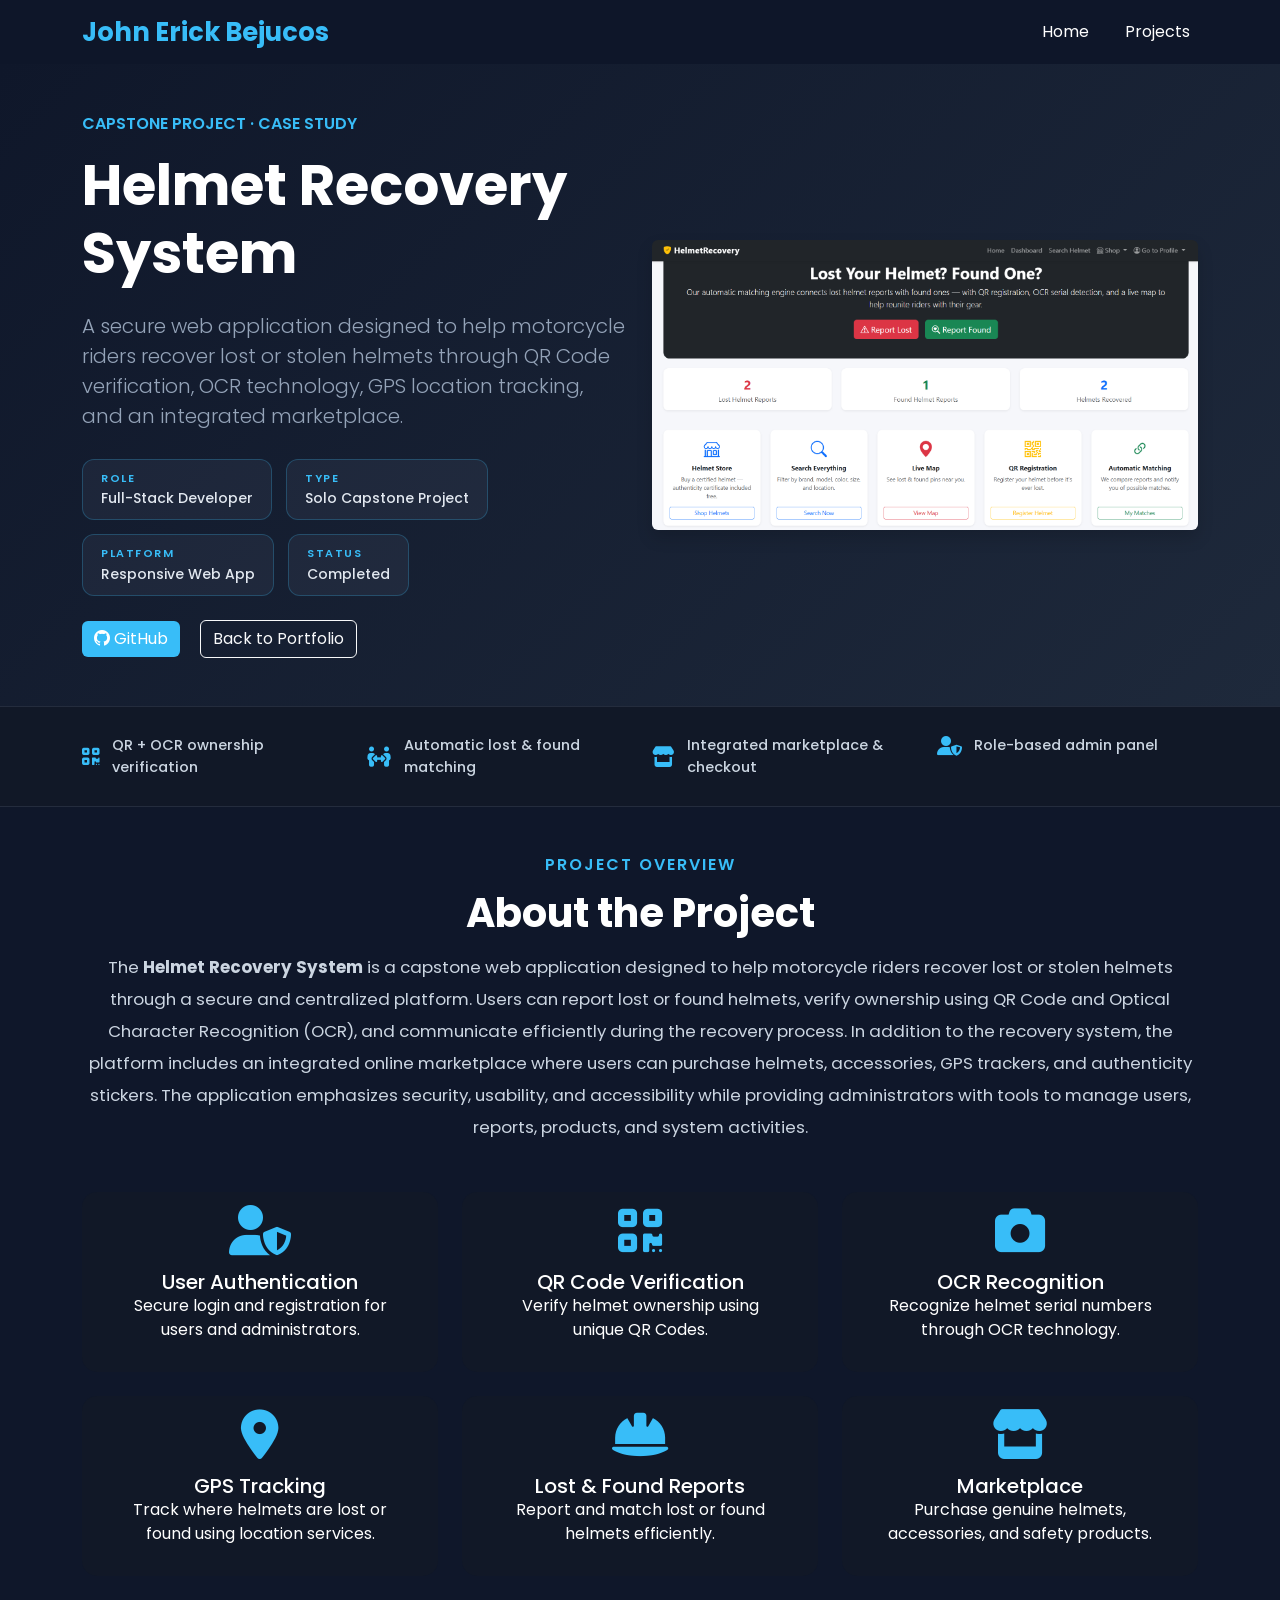
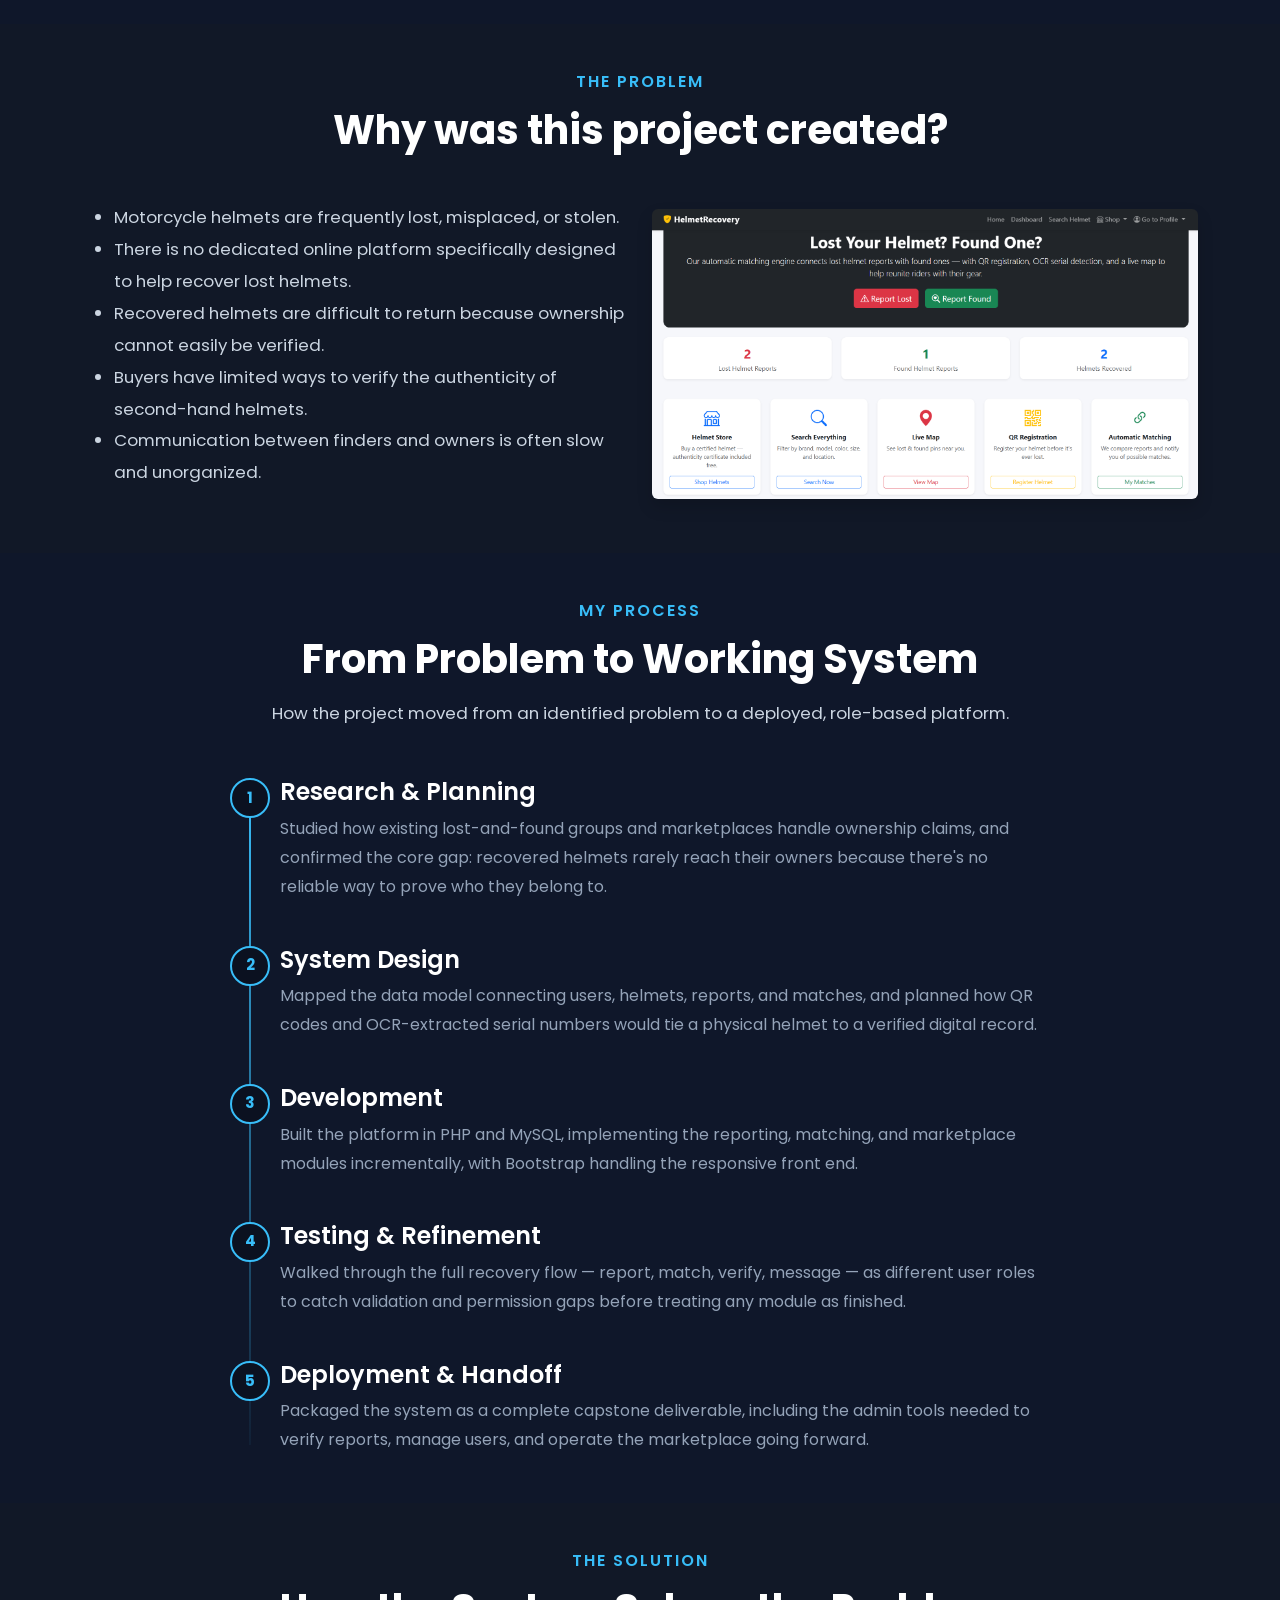
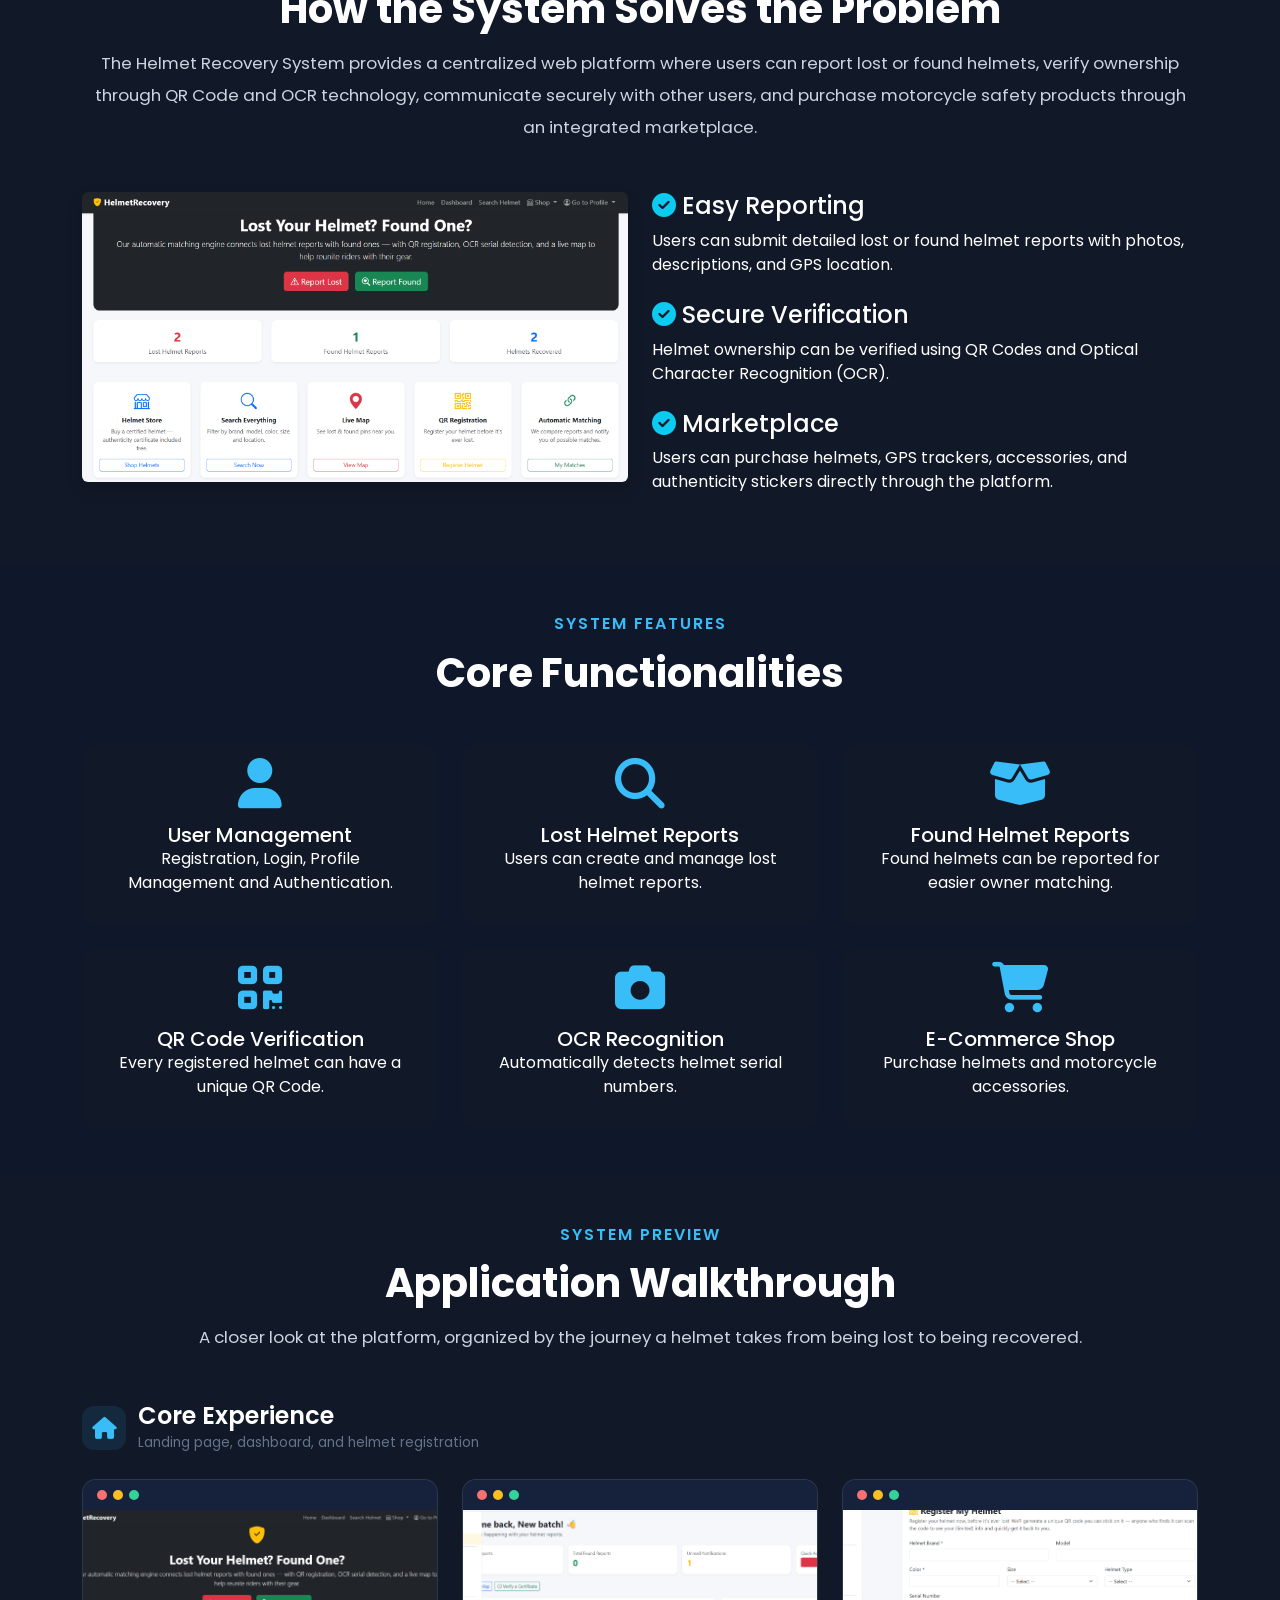
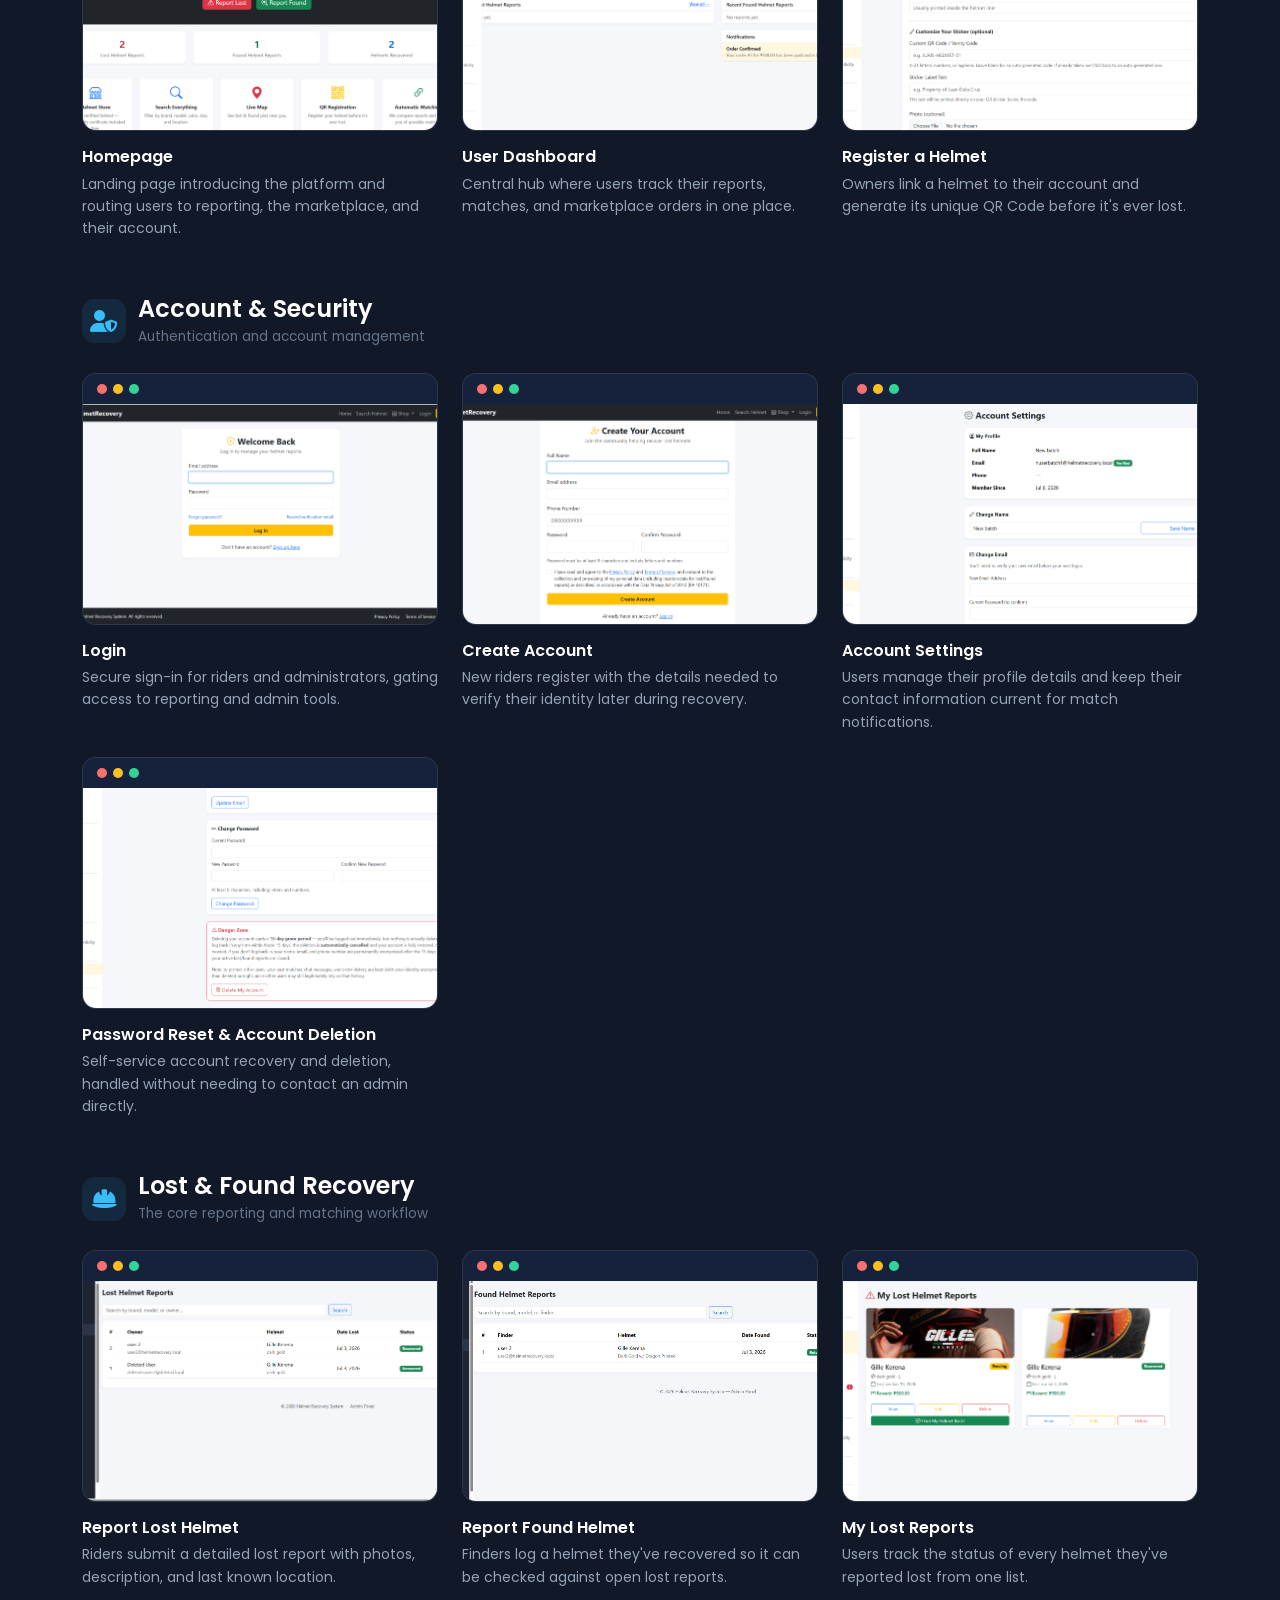
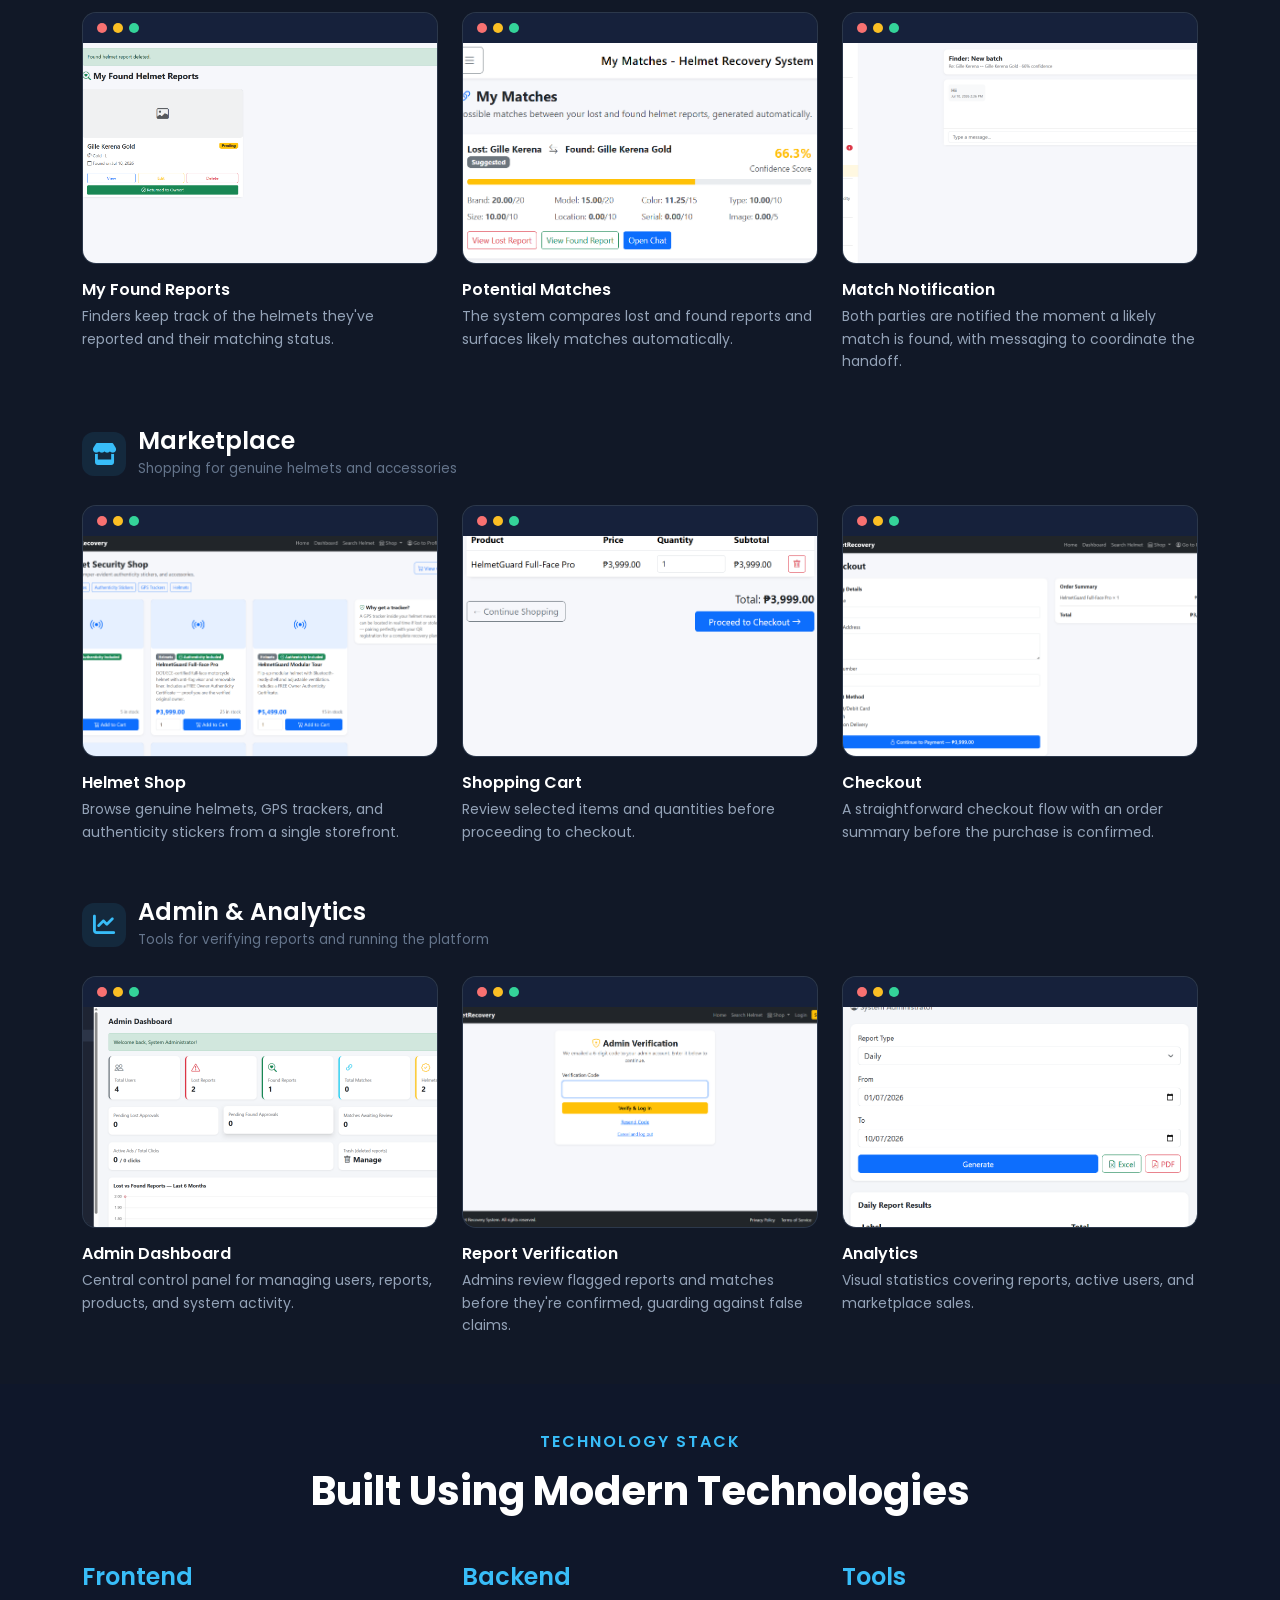
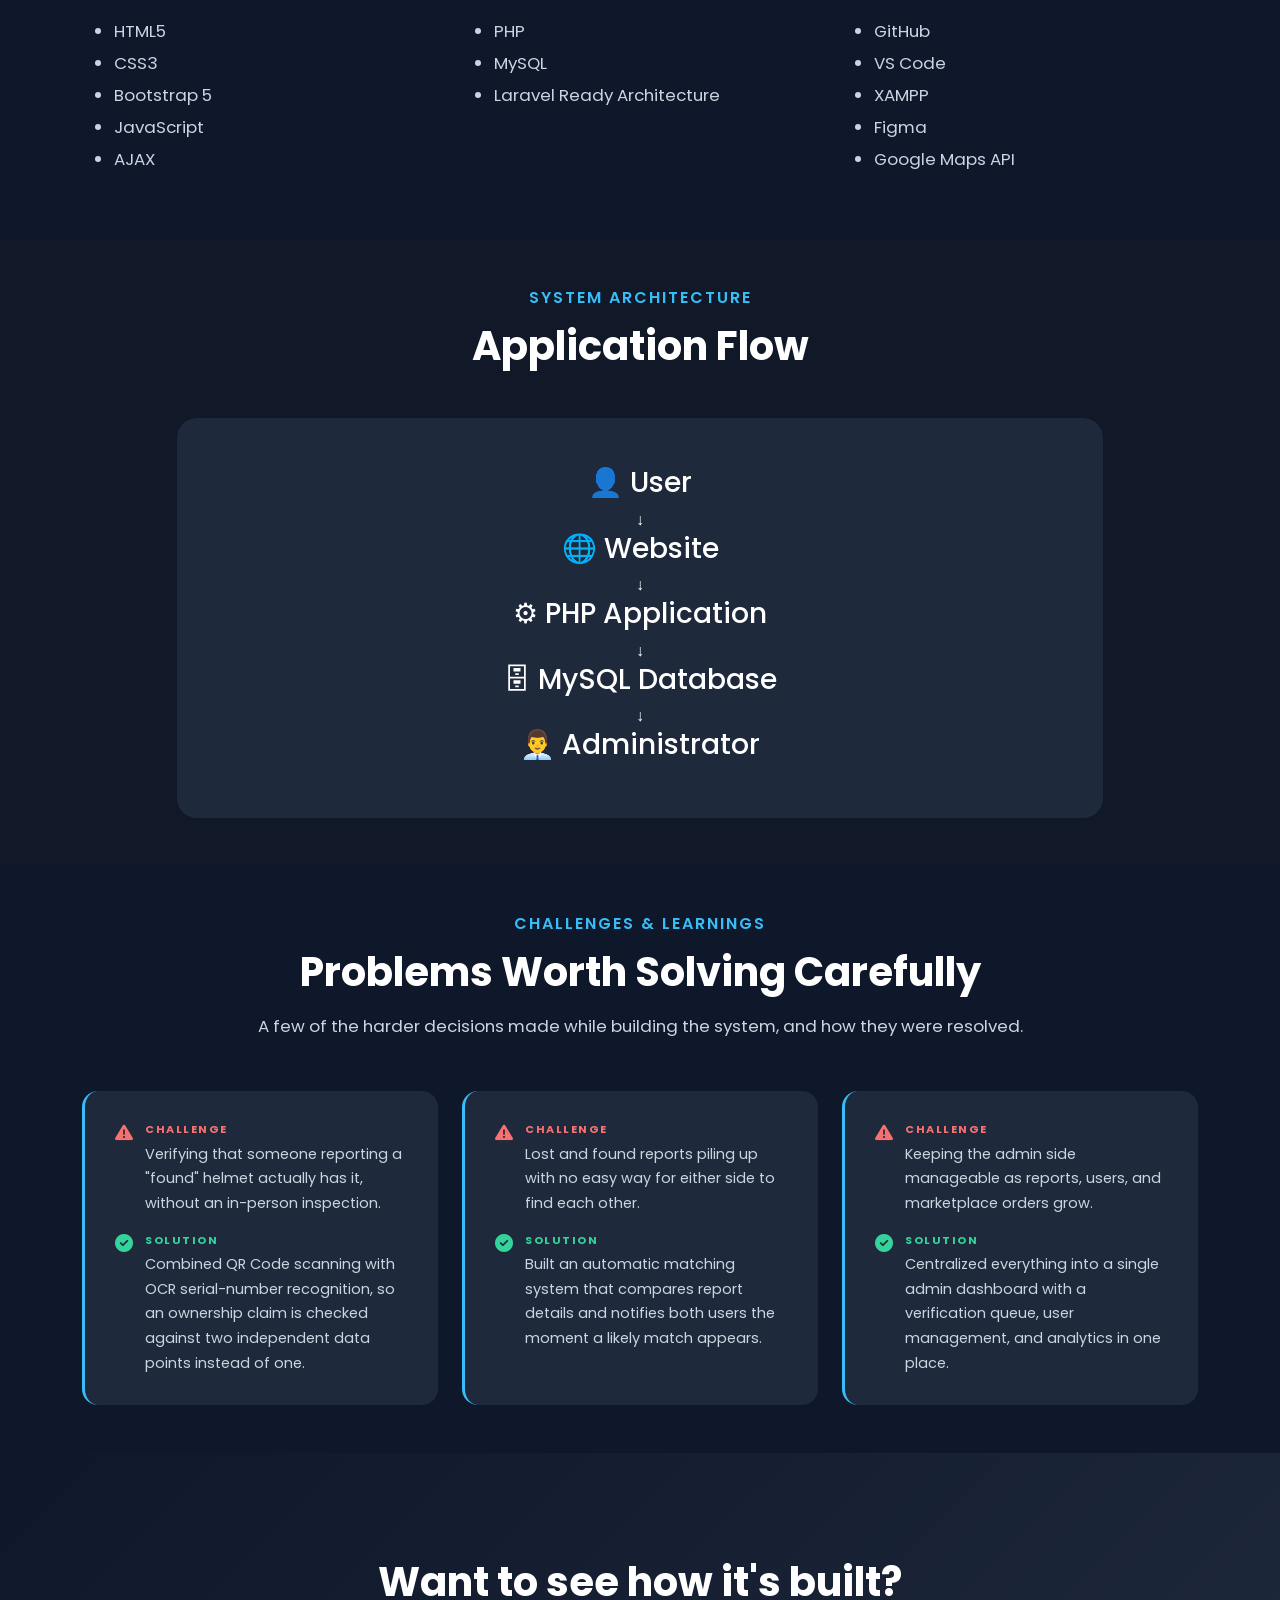
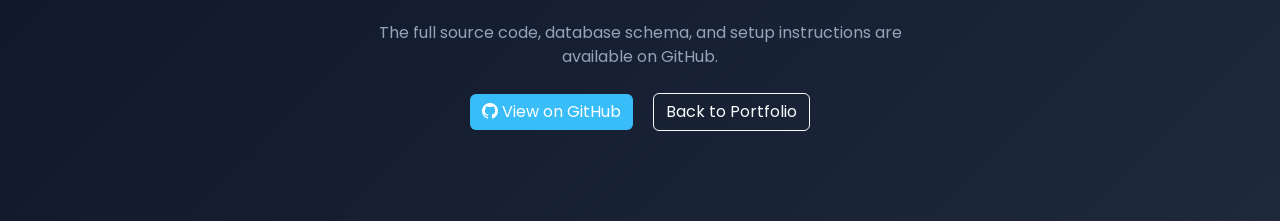
==== commit e4aad3c4: "Update portfolio" ====
--- a/pages/helmet-recovery.html
+++ b/pages/helmet-recovery.html
@@ -6,7 +6,7 @@
     <meta charset="UTF-8">
     <meta name="viewport" content="width=device-width, initial-scale=1.0">
 
-    <title>Helmet Recovery System | John Erick Bejucos</title>
+    <title>Helmet Recovery System | Case Study | John Erick Bejucos</title>
 
     <!-- Bootstrap -->
     <link href="https://cdn.jsdelivr.net/npm/bootstrap@5.3.7/dist/css/bootstrap.min.css" rel="stylesheet">
@@ -32,6 +32,9 @@
     <link rel="stylesheet" href="../assets/css/animation.css">
     <link rel="stylesheet" href="../assets/css/responsive.css">
 
+    <!-- Case Study specific CSS -->
+    <link rel="stylesheet" href="../assets/css/case-study.css">
+
 </head>
 
 <body>
@@ -89,6 +92,8 @@
 
 <div class="col-lg-6" data-aos="fade-right">
 
+<p class="hello">CAPSTONE PROJECT · CASE STUDY</p>
+
 <h1 class="display-4 fw-bold">
 
 Helmet Recovery System
@@ -100,6 +105,30 @@
 A secure web application designed to help motorcycle riders recover lost or stolen helmets through QR Code verification, OCR technology, GPS location tracking, and an integrated marketplace.
 
 </p>
+
+<div class="meta-bar">
+
+<div class="meta-item">
+<span class="meta-label">Role</span>
+<span class="meta-value">Full-Stack Developer</span>
+</div>
+
+<div class="meta-item">
+<span class="meta-label">Type</span>
+<span class="meta-value">Solo Capstone Project</span>
+</div>
+
+<div class="meta-item">
+<span class="meta-label">Platform</span>
+<span class="meta-value">Responsive Web App</span>
+</div>
+
+<div class="meta-item">
+<span class="meta-label">Status</span>
+<span class="meta-value">Completed</span>
+</div>
+
+</div>
 
 <div class="mt-4">
 
@@ -139,6 +168,50 @@
 </section>
 
 <!-- =========================
+        HIGHLIGHTS STRIP
+========================= -->
+
+<section class="highlights-strip">
+
+<div class="container">
+
+<div class="row">
+
+<div class="col-md-3 col-6">
+<div class="highlight-pill">
+<i class="fas fa-qrcode"></i>
+<span>QR + OCR ownership verification</span>
+</div>
+</div>
+
+<div class="col-md-3 col-6">
+<div class="highlight-pill">
+<i class="fas fa-people-arrows"></i>
+<span>Automatic lost &amp; found matching</span>
+</div>
+</div>
+
+<div class="col-md-3 col-6">
+<div class="highlight-pill">
+<i class="fas fa-store"></i>
+<span>Integrated marketplace &amp; checkout</span>
+</div>
+</div>
+
+<div class="col-md-3 col-6">
+<div class="highlight-pill">
+<i class="fas fa-user-shield"></i>
+<span>Role-based admin panel</span>
+</div>
+</div>
+
+</div>
+
+</div>
+
+</section>
+
+<!-- =========================
         PROJECT OVERVIEW
 ========================= -->
 
@@ -332,11 +405,77 @@
 
 </section>
 
+<!-- =========================
+        MY PROCESS
+========================= -->
+
+<section class="py-5">
+
+<div class="container">
+
+<div class="text-center mb-5" data-aos="fade-up">
+
+<h6 class="section-subtitle">
+
+MY PROCESS
+
+</h6>
+
+<h2 class="section-title">
+
+From Problem to Working System
+
+</h2>
+
+<p class="about-text">
+How the project moved from an identified problem to a deployed, role-based platform.
+</p>
+
+</div>
+
+<div class="process-timeline">
+
+<div class="process-step" data-aos="fade-up">
+<div class="step-number">1</div>
+<h4>Research & Planning</h4>
+<p>Studied how existing lost-and-found groups and marketplaces handle ownership claims, and confirmed the core gap: recovered helmets rarely reach their owners because there's no reliable way to prove who they belong to.</p>
+</div>
+
+<div class="process-step" data-aos="fade-up">
+<div class="step-number">2</div>
+<h4>System Design</h4>
+<p>Mapped the data model connecting users, helmets, reports, and matches, and planned how QR codes and OCR-extracted serial numbers would tie a physical helmet to a verified digital record.</p>
+</div>
+
+<div class="process-step" data-aos="fade-up">
+<div class="step-number">3</div>
+<h4>Development</h4>
+<p>Built the platform in PHP and MySQL, implementing the reporting, matching, and marketplace modules incrementally, with Bootstrap handling the responsive front end.</p>
+</div>
+
+<div class="process-step" data-aos="fade-up">
+<div class="step-number">4</div>
+<h4>Testing & Refinement</h4>
+<p>Walked through the full recovery flow — report, match, verify, message — as different user roles to catch validation and permission gaps before treating any module as finished.</p>
+</div>
+
+<div class="process-step" data-aos="fade-up">
+<div class="step-number">5</div>
+<h4>Deployment & Handoff</h4>
+<p>Packaged the system as a complete capstone deliverable, including the admin tools needed to verify reports, manage users, and operate the marketplace going forward.</p>
+</div>
+
+</div>
+
+</div>
+
+</section>
+
 <!--============================
         THE SOLUTION
 =============================-->
 
-<section class="py-5">
+<section class="about-section py-5">
 
 <div class="container">
 
@@ -439,7 +578,7 @@
         FEATURES
 =============================-->
 
-<section class="about-section py-5">
+<section class="py-5">
 
 <div class="container">
 
@@ -580,7 +719,7 @@
         SYSTEM SCREENSHOTS
 =============================-->
 
-<section class="screenshots-section py-5">
+<section class="about-section py-5">
 
 <div class="container">
 
@@ -591,297 +730,315 @@
 </h6>
 
 <h2 class="section-title">
-Application Screenshots
+Application Walkthrough
 </h2>
 
 <p class="about-text">
 
-Explore the major pages and functionalities of the Helmet Recovery System.
-
-</p>
-
+A closer look at the platform, organized by the journey a helmet takes from being lost to being recovered.
+
+</p>
+
+</div>
+
+<!-- CORE EXPERIENCE -->
+<div class="screenshot-category">
+
+<div class="category-header">
+<i class="fas fa-house"></i>
+<div>
+<h4>Core Experience</h4>
+<span>Landing page, dashboard, and helmet registration</span>
+</div>
 </div>
 
 <div class="row g-4">
 
 <div class="col-lg-4 col-md-6">
-
-<div class="project-card">
-
-<img src="../assets/images/projects/helmet/homepage.png"
-class="project-image">
-
-<div class="project-content">
-
-<h4>Home Page</h4>
-
-<p>
-Landing page introducing the Helmet Recovery platform with navigation to all services.
-</p>
-
-</div>
-
-</div>
-
-</div>
-
-<div class="col-lg-4 col-md-6">
-
-<div class="project-card">
-
-<img src="../assets/images/projects/helmet/login.png"
-class="project-image">
-
-<div class="project-content">
-
+<div class="browser-frame">
+<div class="browser-bar"><span class="browser-dot"></span><span class="browser-dot"></span><span class="browser-dot"></span></div>
+<img src="../assets/images/projects/helmet/homepage.png" class="project-image" alt="Homepage">
+</div>
+<div class="screenshot-caption">
+<h4>Homepage</h4>
+<p>Landing page introducing the platform and routing users to reporting, the marketplace, and their account.</p>
+</div>
+</div>
+
+<div class="col-lg-4 col-md-6">
+<div class="browser-frame">
+<div class="browser-bar"><span class="browser-dot"></span><span class="browser-dot"></span><span class="browser-dot"></span></div>
+<img src="../assets/images/projects/helmet/dashboard.png" class="project-image" alt="User dashboard">
+</div>
+<div class="screenshot-caption">
+<h4>User Dashboard</h4>
+<p>Central hub where users track their reports, matches, and marketplace orders in one place.</p>
+</div>
+</div>
+
+<div class="col-lg-4 col-md-6">
+<div class="browser-frame">
+<div class="browser-bar"><span class="browser-dot"></span><span class="browser-dot"></span><span class="browser-dot"></span></div>
+<img src="../assets/images/projects/helmet/register-helmet.png" class="project-image" alt="Register a helmet">
+</div>
+<div class="screenshot-caption">
+<h4>Register a Helmet</h4>
+<p>Owners link a helmet to their account and generate its unique QR Code before it's ever lost.</p>
+</div>
+</div>
+
+</div>
+
+</div>
+
+<!-- ACCOUNT & SECURITY -->
+<div class="screenshot-category">
+
+<div class="category-header">
+<i class="fas fa-user-shield"></i>
+<div>
+<h4>Account &amp; Security</h4>
+<span>Authentication and account management</span>
+</div>
+</div>
+
+<div class="row g-4">
+
+<div class="col-lg-4 col-md-6">
+<div class="browser-frame">
+<div class="browser-bar"><span class="browser-dot"></span><span class="browser-dot"></span><span class="browser-dot"></span></div>
+<img src="../assets/images/projects/helmet/login.png" class="project-image" alt="Login page">
+</div>
+<div class="screenshot-caption">
 <h4>Login</h4>
-
-<p>
-Secure login page for riders and administrators.
-</p>
-
-</div>
-
-</div>
-
-</div>
-
-<div class="col-lg-4 col-md-6">
-
-<div class="project-card">
-
-<img src="../assets/images/projects/helmet/register.png"
-class="project-image">
-
-<div class="project-content">
-
-<h4>Register</h4>
-
-<p>
-Create a new Helmet Recovery account with email verification.
-</p>
-
-</div>
-
-</div>
-
-</div>
-<div class="col-lg-4 col-md-6">
-
-<div class="project-card">
-
-<img src="../assets/images/projects/helmet/dashboard.png"
-class="project-image">
-
-<div class="project-content">
-
-<h4>User Dashboard</h4>
-
-<p>
-Central dashboard where users can manage reports, helmets, and purchases.
-</p>
-
-</div>
-
-</div>
-
-</div>
-<div class="col-lg-4 col-md-6">
-
-<div class="project-card">
-
-<img src="../assets/images/projects/helmet/report-lost.png"
-class="project-image">
-
-<div class="project-content">
-
+<p>Secure sign-in for riders and administrators, gating access to reporting and admin tools.</p>
+</div>
+</div>
+
+<div class="col-lg-4 col-md-6">
+<div class="browser-frame">
+<div class="browser-bar"><span class="browser-dot"></span><span class="browser-dot"></span><span class="browser-dot"></span></div>
+<img src="../assets/images/projects/helmet/register.png" class="project-image" alt="Registration page">
+</div>
+<div class="screenshot-caption">
+<h4>Create Account</h4>
+<p>New riders register with the details needed to verify their identity later during recovery.</p>
+</div>
+</div>
+
+<div class="col-lg-4 col-md-6">
+<div class="browser-frame">
+<div class="browser-bar"><span class="browser-dot"></span><span class="browser-dot"></span><span class="browser-dot"></span></div>
+<img src="../assets/images/projects/helmet/account-setting.png" class="project-image" alt="Account settings">
+</div>
+<div class="screenshot-caption">
+<h4>Account Settings</h4>
+<p>Users manage their profile details and keep their contact information current for match notifications.</p>
+</div>
+</div>
+
+<div class="col-lg-4 col-md-6">
+<div class="browser-frame">
+<div class="browser-bar"><span class="browser-dot"></span><span class="browser-dot"></span><span class="browser-dot"></span></div>
+<img src="../assets/images/projects/helmet/reset-deletion.png" class="project-image" alt="Password reset and account deletion">
+</div>
+<div class="screenshot-caption">
+<h4>Password Reset &amp; Account Deletion</h4>
+<p>Self-service account recovery and deletion, handled without needing to contact an admin directly.</p>
+</div>
+</div>
+
+</div>
+
+</div>
+
+<!-- LOST & FOUND RECOVERY -->
+<div class="screenshot-category">
+
+<div class="category-header">
+<i class="fas fa-helmet-safety"></i>
+<div>
+<h4>Lost &amp; Found Recovery</h4>
+<span>The core reporting and matching workflow</span>
+</div>
+</div>
+
+<div class="row g-4">
+
+<div class="col-lg-4 col-md-6">
+<div class="browser-frame">
+<div class="browser-bar"><span class="browser-dot"></span><span class="browser-dot"></span><span class="browser-dot"></span></div>
+<img src="../assets/images/projects/helmet/report-lost.png" class="project-image" alt="Report a lost helmet">
+</div>
+<div class="screenshot-caption">
 <h4>Report Lost Helmet</h4>
-
-<p>
-Submit complete information regarding a lost motorcycle helmet.
-</p>
-
-</div>
-
-</div>
-
-</div>
-
-<div class="col-lg-4 col-md-6">
-
-<div class="project-card">
-
-<img src="../assets/images/projects/helmet/report-found.png"
-class="project-image">
-
-<div class="project-content">
-
+<p>Riders submit a detailed lost report with photos, description, and last known location.</p>
+</div>
+</div>
+
+<div class="col-lg-4 col-md-6">
+<div class="browser-frame">
+<div class="browser-bar"><span class="browser-dot"></span><span class="browser-dot"></span><span class="browser-dot"></span></div>
+<img src="../assets/images/projects/helmet/report-found.png" class="project-image" alt="Report a found helmet">
+</div>
+<div class="screenshot-caption">
 <h4>Report Found Helmet</h4>
-
-<p>
-Allow honest citizens to report recovered helmets.
-</p>
-
-</div>
-
-</div>
-
-</div>
-
-<div class="col-lg-4 col-md-6">
-
-<div class="project-card">
-
-<img src="../assets/images/projects/helmet/shop.png"
-class="project-image">
-
-<div class="project-content">
-
+<p>Finders log a helmet they've recovered so it can be checked against open lost reports.</p>
+</div>
+</div>
+
+<div class="col-lg-4 col-md-6">
+<div class="browser-frame">
+<div class="browser-bar"><span class="browser-dot"></span><span class="browser-dot"></span><span class="browser-dot"></span></div>
+<img src="../assets/images/projects/helmet/mylost.png" class="project-image" alt="My lost reports">
+</div>
+<div class="screenshot-caption">
+<h4>My Lost Reports</h4>
+<p>Users track the status of every helmet they've reported lost from one list.</p>
+</div>
+</div>
+
+<div class="col-lg-4 col-md-6">
+<div class="browser-frame">
+<div class="browser-bar"><span class="browser-dot"></span><span class="browser-dot"></span><span class="browser-dot"></span></div>
+<img src="../assets/images/projects/helmet/myfound.png" class="project-image" alt="My found reports">
+</div>
+<div class="screenshot-caption">
+<h4>My Found Reports</h4>
+<p>Finders keep track of the helmets they've reported and their matching status.</p>
+</div>
+</div>
+
+<div class="col-lg-4 col-md-6">
+<div class="browser-frame">
+<div class="browser-bar"><span class="browser-dot"></span><span class="browser-dot"></span><span class="browser-dot"></span></div>
+<img src="../assets/images/projects/helmet/matches.png" class="project-image" alt="Potential matches">
+</div>
+<div class="screenshot-caption">
+<h4>Potential Matches</h4>
+<p>The system compares lost and found reports and surfaces likely matches automatically.</p>
+</div>
+</div>
+
+<div class="col-lg-4 col-md-6">
+<div class="browser-frame">
+<div class="browser-bar"><span class="browser-dot"></span><span class="browser-dot"></span><span class="browser-dot"></span></div>
+<img src="../assets/images/projects/helmet/matchmessage.png" class="project-image" alt="Match notification and messaging">
+</div>
+<div class="screenshot-caption">
+<h4>Match Notification</h4>
+<p>Both parties are notified the moment a likely match is found, with messaging to coordinate the handoff.</p>
+</div>
+</div>
+
+</div>
+
+</div>
+
+<!-- MARKETPLACE -->
+<div class="screenshot-category">
+
+<div class="category-header">
+<i class="fas fa-store"></i>
+<div>
+<h4>Marketplace</h4>
+<span>Shopping for genuine helmets and accessories</span>
+</div>
+</div>
+
+<div class="row g-4">
+
+<div class="col-lg-4 col-md-6">
+<div class="browser-frame">
+<div class="browser-bar"><span class="browser-dot"></span><span class="browser-dot"></span><span class="browser-dot"></span></div>
+<img src="../assets/images/projects/helmet/shop.png" class="project-image" alt="Shop">
+</div>
+<div class="screenshot-caption">
 <h4>Helmet Shop</h4>
-
-<p>
-Marketplace offering genuine helmets and motorcycle accessories.
-</p>
-
-</div>
-
-</div>
-
-</div>
-
-<div class="col-lg-4 col-md-6">
-
-<div class="project-card">
-
-<img src="../assets/images/projects/helmet/cart.png"
-class="project-image">
-
-<div class="project-content">
-
+<p>Browse genuine helmets, GPS trackers, and authenticity stickers from a single storefront.</p>
+</div>
+</div>
+
+<div class="col-lg-4 col-md-6">
+<div class="browser-frame">
+<div class="browser-bar"><span class="browser-dot"></span><span class="browser-dot"></span><span class="browser-dot"></span></div>
+<img src="../assets/images/projects/helmet/cart.png" class="project-image" alt="Shopping cart">
+</div>
+<div class="screenshot-caption">
 <h4>Shopping Cart</h4>
-
-<p>
-Review products before proceeding to checkout.
-</p>
-
-</div>
-
-</div>
-
-</div>
-
-<div class="col-lg-4 col-md-6">
-
-<div class="project-card">
-
-<img src="../assets/images/projects/helmet/admin.png"
-class="project-image">
-
-<div class="project-content">
-
+<p>Review selected items and quantities before proceeding to checkout.</p>
+</div>
+</div>
+
+<div class="col-lg-4 col-md-6">
+<div class="browser-frame">
+<div class="browser-bar"><span class="browser-dot"></span><span class="browser-dot"></span><span class="browser-dot"></span></div>
+<img src="../assets/images/projects/helmet/checkout.png" class="project-image" alt="Checkout">
+</div>
+<div class="screenshot-caption">
+<h4>Checkout</h4>
+<p>A straightforward checkout flow with an order summary before the purchase is confirmed.</p>
+</div>
+</div>
+
+</div>
+
+</div>
+
+<!-- ADMIN & ANALYTICS -->
+<div class="screenshot-category">
+
+<div class="category-header">
+<i class="fas fa-chart-line"></i>
+<div>
+<h4>Admin &amp; Analytics</h4>
+<span>Tools for verifying reports and running the platform</span>
+</div>
+</div>
+
+<div class="row g-4">
+
+<div class="col-lg-4 col-md-6">
+<div class="browser-frame">
+<div class="browser-bar"><span class="browser-dot"></span><span class="browser-dot"></span><span class="browser-dot"></span></div>
+<img src="../assets/images/projects/helmet/admin.png" class="project-image" alt="Admin dashboard">
+</div>
+<div class="screenshot-caption">
 <h4>Admin Dashboard</h4>
-
-<p>
-Manage users, reports, products, and system operations.
-</p>
-
-</div>
-
-</div>
-
-</div>
-
-<div class="col-lg-4 col-md-6">
-
-<div class="project-card">
-
-<img src="../assets/images/projects/helmet/analytics.png"
-class="project-image">
-
-<div class="project-content">
-
+<p>Central control panel for managing users, reports, products, and system activity.</p>
+</div>
+</div>
+
+<div class="col-lg-4 col-md-6">
+<div class="browser-frame">
+<div class="browser-bar"><span class="browser-dot"></span><span class="browser-dot"></span><span class="browser-dot"></span></div>
+<img src="../assets/images/projects/helmet/adminverification.png" class="project-image" alt="Admin report verification">
+</div>
+<div class="screenshot-caption">
+<h4>Report Verification</h4>
+<p>Admins review flagged reports and matches before they're confirmed, guarding against false claims.</p>
+</div>
+</div>
+
+<div class="col-lg-4 col-md-6">
+<div class="browser-frame">
+<div class="browser-bar"><span class="browser-dot"></span><span class="browser-dot"></span><span class="browser-dot"></span></div>
+<img src="../assets/images/projects/helmet/analytics.png" class="project-image" alt="Analytics dashboard">
+</div>
+<div class="screenshot-caption">
 <h4>Analytics</h4>
-
-<p>
-Visual statistics showing reports, users, and sales.
-</p>
-
-</div>
-
-</div>
-
-</div>
-
-</div>
-
-</div>
-
-<div class="col-lg-4 col-md-6">
-
-    <div class="project-card">
-
-        <img src="../assets/images/projects/helmet/matches.png"
-             class="project-image"
-             alt="Helmet Matches">
-
-        <div class="project-content">
-
-            <h4>Helmet Matches</h4>
-
-            <p>
-                Displays potential matches between lost and found helmet reports, helping users recover their belongings faster.
-            </p>
-
-        </div>
-
-    </div>
-
-</div>
-
-<div class="col-lg-4 col-md-6">
-
-    <div class="project-card">
-
-        <img src="../assets/images/projects/helmet/matchmessage.png"
-             class="project-image"
-             alt="Match Notification">
-
-        <div class="project-content">
-
-            <h4>Match Notification</h4>
-
-            <p>
-                Automatically notifies users when the system identifies a possible match between a lost and a found helmet.
-            </p>
-
-        </div>
-
-    </div>
-
-</div>
-<div class="col-lg-4 col-md-6">
-
-    <div class="project-card">
-
-        <img src="../assets/images/projects/helmet/checkout.png"
-             class="project-image"
-             alt="Checkout">
-
-        <div class="project-content">
-
-            <h4>Checkout</h4>
-
-            <p>
-                Complete purchases securely with an organized checkout process and order summary.
-            </p>
-
-        </div>
-
-    </div>
+<p>Visual statistics covering reports, active users, and marketplace sales.</p>
+</div>
+</div>
+
+</div>
+
+</div>
 
 </div>
 
 </section>
+
 <!--============================
         TECHNOLOGY STACK
 =============================-->
@@ -1064,7 +1221,150 @@
 
 </section>
 
-
+<!--============================
+    CHALLENGES & LEARNINGS
+=============================-->
+
+<section class="py-5">
+
+<div class="container">
+
+<div class="text-center mb-5" data-aos="fade-up">
+
+<h6 class="section-subtitle">
+
+CHALLENGES &amp; LEARNINGS
+
+</h6>
+
+<h2 class="section-title">
+
+Problems Worth Solving Carefully
+
+</h2>
+
+<p class="about-text">
+A few of the harder decisions made while building the system, and how they were resolved.
+</p>
+
+</div>
+
+<div class="row g-4">
+
+<div class="col-lg-4" data-aos="fade-up">
+
+<div class="challenge-card">
+
+<div class="challenge-row">
+<i class="fas fa-triangle-exclamation"></i>
+<div>
+<span class="row-label">Challenge</span>
+<p>Verifying that someone reporting a "found" helmet actually has it, without an in-person inspection.</p>
+</div>
+</div>
+
+<div class="solution-row">
+<i class="fas fa-circle-check"></i>
+<div>
+<span class="row-label">Solution</span>
+<p>Combined QR Code scanning with OCR serial-number recognition, so an ownership claim is checked against two independent data points instead of one.</p>
+</div>
+</div>
+
+</div>
+
+</div>
+
+<div class="col-lg-4" data-aos="fade-up" data-aos-delay="100">
+
+<div class="challenge-card">
+
+<div class="challenge-row">
+<i class="fas fa-triangle-exclamation"></i>
+<div>
+<span class="row-label">Challenge</span>
+<p>Lost and found reports piling up with no easy way for either side to find each other.</p>
+</div>
+</div>
+
+<div class="solution-row">
+<i class="fas fa-circle-check"></i>
+<div>
+<span class="row-label">Solution</span>
+<p>Built an automatic matching system that compares report details and notifies both users the moment a likely match appears.</p>
+</div>
+</div>
+
+</div>
+
+</div>
+
+<div class="col-lg-4" data-aos="fade-up" data-aos-delay="200">
+
+<div class="challenge-card">
+
+<div class="challenge-row">
+<i class="fas fa-triangle-exclamation"></i>
+<div>
+<span class="row-label">Challenge</span>
+<p>Keeping the admin side manageable as reports, users, and marketplace orders grow.</p>
+</div>
+</div>
+
+<div class="solution-row">
+<i class="fas fa-circle-check"></i>
+<div>
+<span class="row-label">Solution</span>
+<p>Centralized everything into a single admin dashboard with a verification queue, user management, and analytics in one place.</p>
+</div>
+</div>
+
+</div>
+
+</div>
+
+</div>
+
+</div>
+
+</section>
+
+<!--============================
+        CLOSING CTA
+=============================-->
+
+<section class="case-study-cta">
+
+<div class="container">
+
+<h2 class="section-title">Want to see how it's built?</h2>
+
+<p>The full source code, database schema, and setup instructions are available on GitHub.</p>
+
+<div class="mt-4">
+
+<a href="https://github.com/Kcishen"
+target="_blank"
+class="btn btn-primary">
+
+<i class="bi bi-github"></i>
+
+View on GitHub
+
+</a>
+
+<a href="../index.html"
+class="btn btn-outline-light ms-3">
+
+Back to Portfolio
+
+</a>
+
+</div>
+
+</div>
+
+</section>
 
 <!-- Bootstrap -->
 <script src="https://cdn.jsdelivr.net/npm/bootstrap@5.3.7/dist/js/bootstrap.bundle.min.js"></script>
@@ -1080,4 +1380,4 @@
 </script>
 
 </body>
-</html>+</html>
--- a/assets/css/case-study.css
+++ b/assets/css/case-study.css
@@ -0,0 +1,302 @@
+/* ==========================
+   CASE STUDY COMPONENTS
+   (page-specific: used only by helmet-recovery.html)
+========================== */
+
+/* --- Hero meta strip --- */
+
+.meta-bar {
+    display: flex;
+    flex-wrap: wrap;
+    gap: 14px;
+    margin-top: 28px;
+}
+
+.meta-item {
+    display: flex;
+    flex-direction: column;
+    gap: 2px;
+    background: rgba(148, 163, 184, 0.08);
+    border: 1px solid rgba(56, 189, 248, 0.25);
+    border-radius: 12px;
+    padding: 10px 18px;
+}
+
+.meta-item .meta-label {
+    font-size: 11px;
+    text-transform: uppercase;
+    letter-spacing: 1.5px;
+    color: #38BDF8;
+    font-weight: 600;
+}
+
+.meta-item .meta-value {
+    font-size: 14px;
+    color: #E2E8F0;
+    font-weight: 500;
+}
+
+/* --- Highlights strip (TL;DR) --- */
+
+.highlights-strip {
+    background: #111827;
+    border-top: 1px solid rgba(148, 163, 184, 0.15);
+    border-bottom: 1px solid rgba(148, 163, 184, 0.15);
+    padding: 28px 0;
+}
+
+.highlights-strip .row {
+    row-gap: 16px;
+}
+
+.highlight-pill {
+    display: flex;
+    align-items: center;
+    gap: 12px;
+    color: #CBD5E1;
+    font-size: 14.5px;
+    font-weight: 500;
+}
+
+.highlight-pill i {
+    color: #38BDF8;
+    font-size: 20px;
+    flex-shrink: 0;
+}
+
+/* --- Process timeline --- */
+
+.process-timeline {
+    position: relative;
+    max-width: 820px;
+    margin: 0 auto;
+    padding-left: 50px;
+}
+
+.process-timeline::before {
+    content: "";
+    position: absolute;
+    left: 19px;
+    top: 10px;
+    bottom: 10px;
+    width: 2px;
+    background: linear-gradient(180deg, #38BDF8, rgba(56, 189, 248, 0.05));
+}
+
+.process-step {
+    position: relative;
+    padding-bottom: 44px;
+}
+
+.process-step:last-child {
+    padding-bottom: 0;
+}
+
+.process-step .step-number {
+    position: absolute;
+    left: -50px;
+    top: 0;
+    width: 40px;
+    height: 40px;
+    border-radius: 50%;
+    background: #0B1120;
+    border: 2px solid #38BDF8;
+    color: #38BDF8;
+    display: flex;
+    align-items: center;
+    justify-content: center;
+    font-weight: 700;
+    font-size: 15px;
+}
+
+.process-step h4 {
+    color: white;
+    margin-bottom: 8px;
+    font-weight: 600;
+}
+
+.process-step p {
+    color: #94A3B8;
+    line-height: 1.8;
+    margin: 0;
+}
+
+/* --- Screenshot categories --- */
+
+.screenshot-category {
+    margin-bottom: 55px;
+}
+
+.screenshot-category:last-child {
+    margin-bottom: 0;
+}
+
+.category-header {
+    display: flex;
+    align-items: center;
+    gap: 12px;
+    margin-bottom: 25px;
+}
+
+.category-header i {
+    font-size: 22px;
+    color: #38BDF8;
+    background: rgba(56, 189, 248, 0.1);
+    width: 44px;
+    height: 44px;
+    border-radius: 12px;
+    display: flex;
+    align-items: center;
+    justify-content: center;
+    flex-shrink: 0;
+}
+
+.category-header h4 {
+    color: white;
+    font-weight: 600;
+    margin: 0;
+}
+
+.category-header span {
+    color: #64748B;
+    font-size: 13.5px;
+}
+
+/* --- Browser-frame mockup for screenshots --- */
+
+.browser-frame {
+    background: #1E293B;
+    border-radius: 14px;
+    overflow: hidden;
+    border: 1px solid rgba(148, 163, 184, 0.12);
+    transition: .35s;
+}
+
+.browser-frame:hover {
+    transform: translateY(-8px);
+    box-shadow: 0 20px 35px rgba(56, 189, 248, .2);
+    border-color: rgba(56, 189, 248, 0.4);
+}
+
+.screenshot-caption h4 {
+    color: white;
+    font-size: 16px;
+    font-weight: 600;
+    margin: 16px 0 6px;
+}
+
+.screenshot-caption p {
+    color: #94A3B8;
+    font-size: 14px;
+    line-height: 1.6;
+    margin: 0;
+}
+
+.browser-frame .browser-bar {
+    display: flex;
+    align-items: center;
+    gap: 6px;
+    padding: 10px 14px;
+    background: #16213B;
+}
+
+.browser-frame .browser-dot {
+    width: 10px;
+    height: 10px;
+    border-radius: 50%;
+    background: #475569;
+}
+
+.browser-frame .browser-dot:nth-child(1) {
+    background: #f87171;
+}
+
+.browser-frame .browser-dot:nth-child(2) {
+    background: #fbbf24;
+}
+
+.browser-frame .browser-dot:nth-child(3) {
+    background: #34d399;
+}
+
+.browser-frame img {
+    width: 100%;
+    display: block;
+}
+
+/* --- Challenges & learnings --- */
+
+.challenge-card {
+    background: #1E293B;
+    border-radius: 16px;
+    padding: 30px;
+    height: 100%;
+    border-left: 3px solid #38BDF8;
+}
+
+.challenge-card .challenge-row {
+    display: flex;
+    gap: 12px;
+    margin-bottom: 16px;
+}
+
+.challenge-card .challenge-row i {
+    color: #f87171;
+    font-size: 18px;
+    margin-top: 3px;
+    flex-shrink: 0;
+}
+
+.challenge-card .solution-row {
+    display: flex;
+    gap: 12px;
+}
+
+.challenge-card .solution-row i {
+    color: #34d399;
+    font-size: 18px;
+    margin-top: 3px;
+    flex-shrink: 0;
+}
+
+.challenge-card .row-label {
+    font-size: 11px;
+    text-transform: uppercase;
+    letter-spacing: 1.5px;
+    font-weight: 700;
+    display: block;
+    margin-bottom: 4px;
+}
+
+.challenge-card .challenge-row .row-label {
+    color: #f87171;
+}
+
+.challenge-card .solution-row .row-label {
+    color: #34d399;
+}
+
+.challenge-card p {
+    color: #CBD5E1;
+    margin: 0;
+    line-height: 1.7;
+    font-size: 14.5px;
+}
+
+/* --- Closing CTA --- */
+
+.case-study-cta {
+    background: linear-gradient(135deg, #0f172a, #1e293b);
+    padding: 90px 0;
+    text-align: center;
+}
+
+.case-study-cta h2 {
+    color: white;
+}
+
+.case-study-cta p {
+    color: #94A3B8;
+    max-width: 560px;
+    margin: 15px auto 0;
+}
